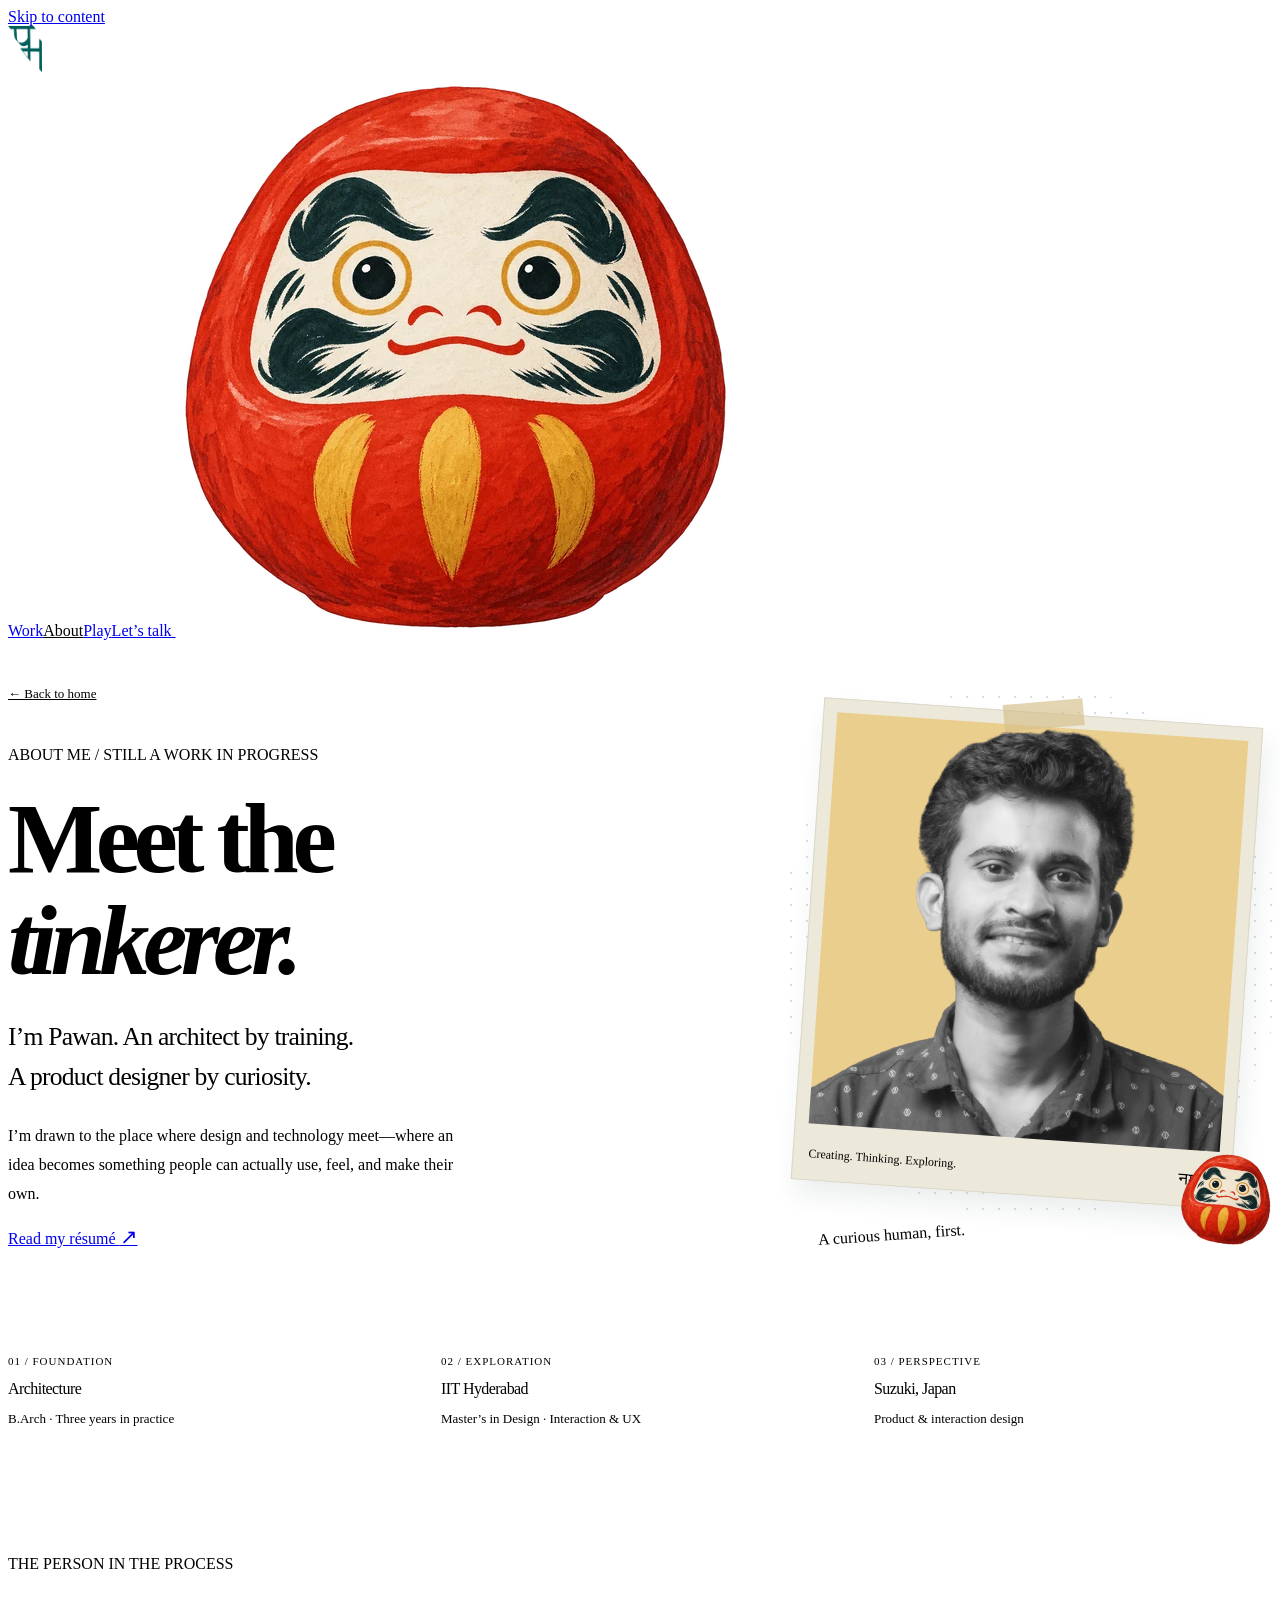
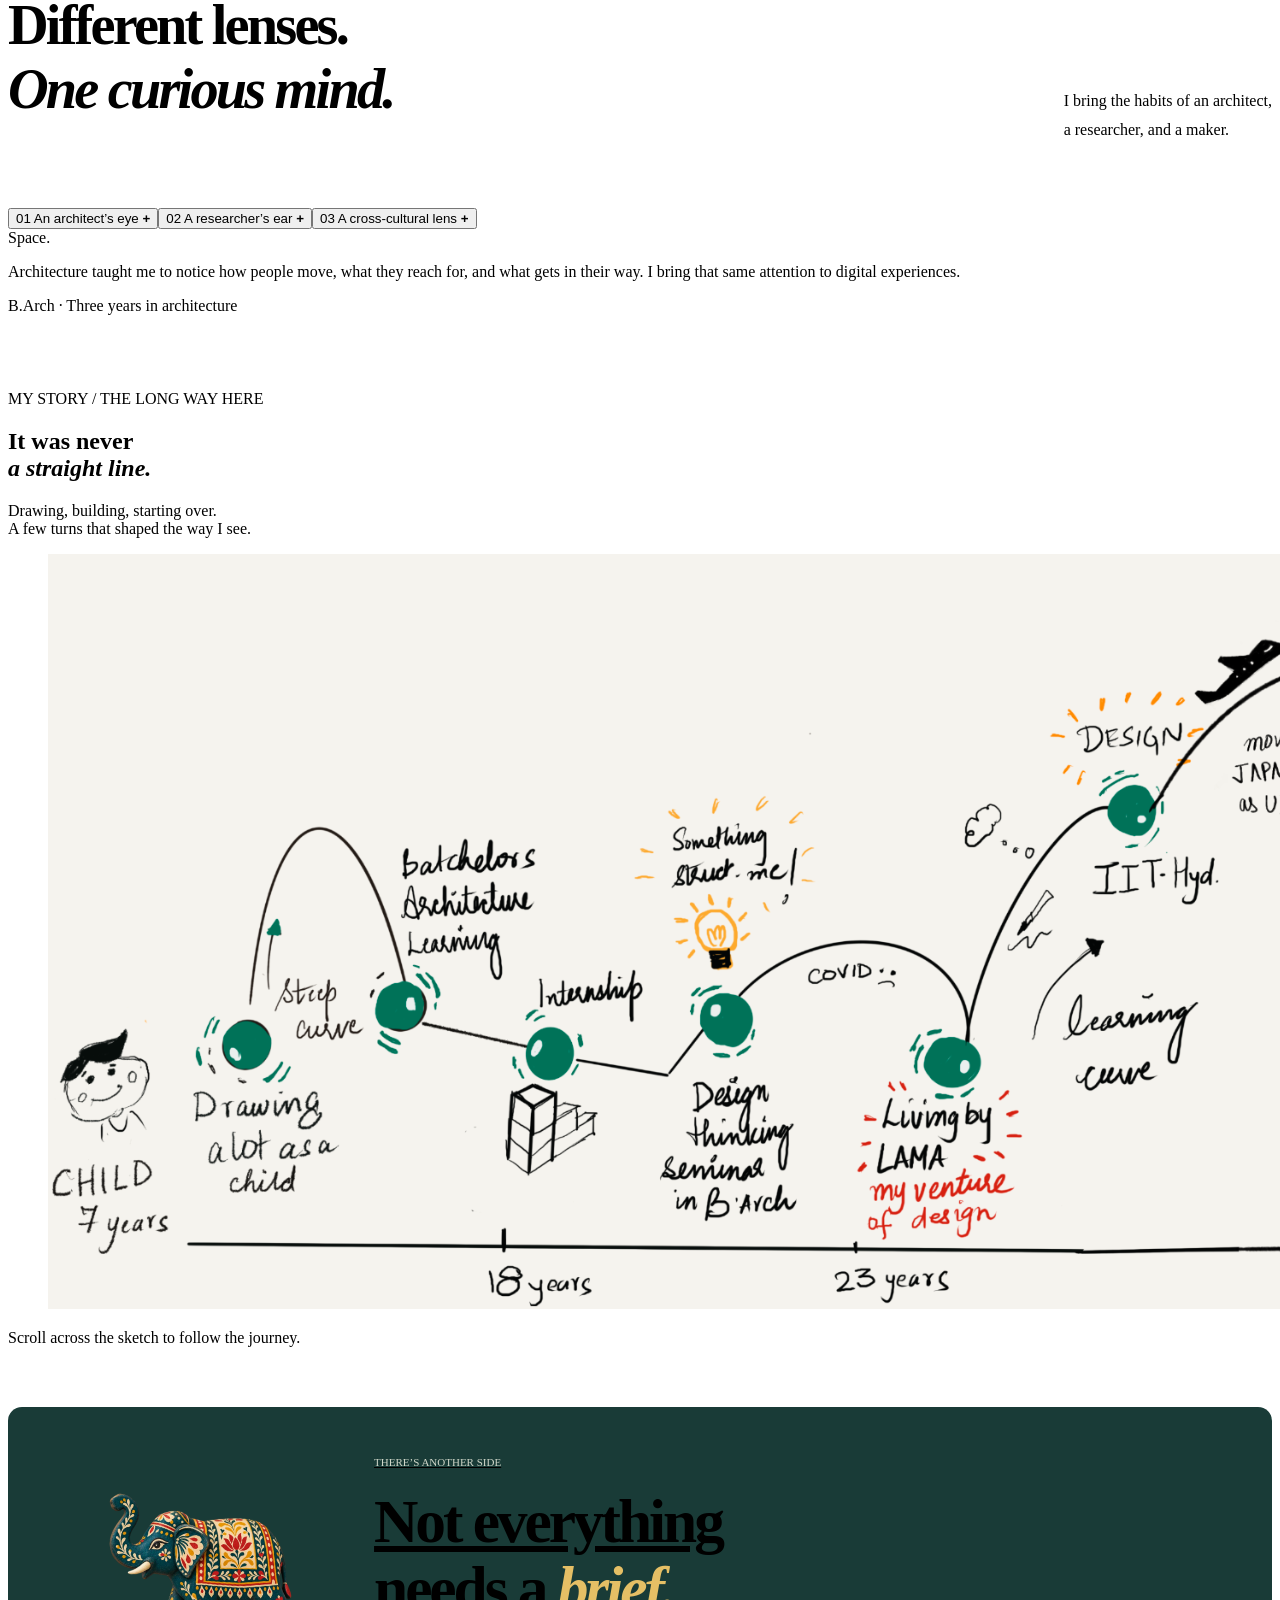
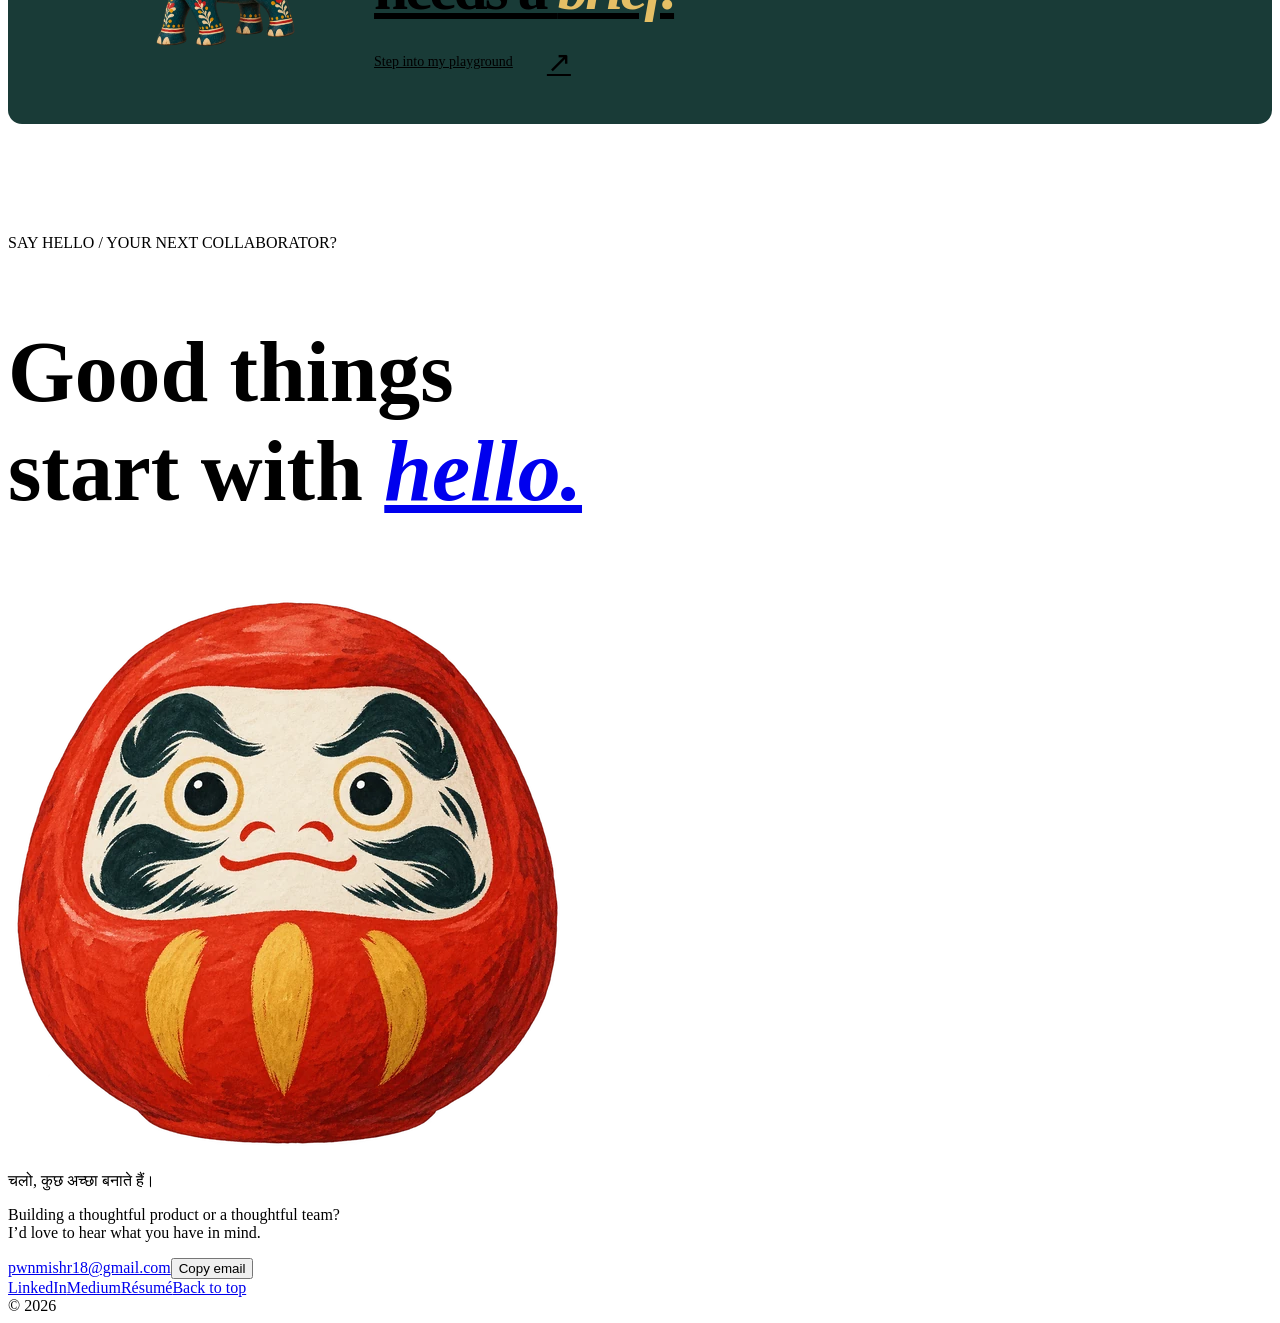
==== about.html @ facfc7b4 "Add files via upload" ====
<!doctype html>
<html lang="en">
<head>
<meta charset="utf-8"><meta name="viewport" content="width=device-width, initial-scale=1">
<title>About me — Pawan Mishra</title>
<meta name="description" content="Meet Pawan Mishra: architect, product designer, and curious human. Explore the story and perspectives behind the work.">
<meta name="theme-color" content="#f5f3ed">
<link rel="icon" type="image/webp" href="assets/logo.webp">
<link rel="preconnect" href="https://fonts.googleapis.com"><link rel="preconnect" href="https://fonts.gstatic.com" crossorigin>
<link href="https://fonts.googleapis.com/css2?family=DM+Sans:wght@400;450;500;550;600;650;700&family=Manrope:wght@400;500;600;650;700;750;800&family=Noto+Serif+JP:wght@500&family=Playfair+Display:ital,wght@1,500;1,600&display=swap" rel="stylesheet">
<link rel="stylesheet" href="styles.css"><link rel="stylesheet" href="pages.css"><script src="pages.js" defer></script>
</head>
<body class="subpage about-page" id="top"><a class="skip" href="#main">Skip to content</a><header class="header"><a class="brand" href="index.html" aria-label="Pawan Mishra home"><img src="assets/logo.webp" alt="" width="34" height="46"></a><nav aria-label="Main navigation"><a href="index.html#work">Work</a><a href="about.html" aria-current="page">About</a><a href="play.html">Play</a><a class="contact-nav" href="#contact">Let’s talk <span class="nav-artifact" aria-hidden="true"><img class="cultural-craft" src="assets/cultural-daruma.webp" alt="" width="560" height="560" decoding="async"></span></a></nav></header><main id="main">
<section class="about-page-hero wrap">
 <div class="about-page-copy"><a class="page-back" href="index.html">← Back to home</a><span class="eyebrow">ABOUT ME / STILL A WORK IN PROGRESS</span><h1>Meet the<br><em>tinkerer.</em></h1><p class="page-lede">I’m Pawan. An architect by training.<br>A product designer by curiosity.</p><p class="page-body">I’m drawn to the place where design and technology meet—where an idea becomes something people can actually use, feel, and make their own.</p><a class="button dark" href="https://www.pawandesignfolio.com/_files/ugd/b1cbab_d463f7bdcfdd4feebf5c4aece2f3be0c.pdf" rel="noopener">Read my résumé <span aria-hidden="true">↗</span></a></div>
 <div class="about-page-art"><figure class="about-photo"><img src="assets/about-portrait.webp" alt="Pawan Mishra smiling, photographed against a warm yellow background" width="1500" height="1500" fetchpriority="high"><figcaption><span>Creating. Thinking. Exploring.</span><span lang="hi">नमस्ते</span></figcaption></figure><img class="about-daruma" src="assets/cultural-daruma.webp" alt="" width="560" height="560"><span class="about-photo-note">A curious human, first.</span></div>
</section>
<section class="about-context wrap" aria-label="Experience and education"><div><span>01 / FOUNDATION</span><strong>Architecture</strong><p>B.Arch · Three years in practice</p></div><div><span>02 / EXPLORATION</span><strong>IIT Hyderabad</strong><p>Master’s in Design · Interaction & UX</p></div><div><span>03 / PERSPECTIVE</span><strong>Suzuki, Japan</strong><p>Product & interaction design</p></div></section>
<section class="about-practice wrap"><div class="subsection-heading"><div><span class="eyebrow">THE PERSON IN THE PROCESS</span><h2>Different lenses.<br><em>One curious mind.</em></h2></div><p>I bring the habits of an architect,<br>a researcher, and a maker.</p></div><div class="perspective"><div class="perspective-tabs" role="tablist" aria-label="Perspectives on my design practice" aria-orientation="vertical"><button id="tab-spaces" role="tab" aria-selected="true" aria-controls="panel-spaces" type="button"><span>01</span> An architect’s eye <b aria-hidden="true">+</b></button><button id="tab-people" role="tab" aria-selected="false" aria-controls="panel-people" tabindex="-1" type="button"><span>02</span> A researcher’s ear <b aria-hidden="true">+</b></button><button id="tab-worlds" role="tab" aria-selected="false" aria-controls="panel-worlds" tabindex="-1" type="button"><span>03</span> A cross-cultural lens <b aria-hidden="true">+</b></button></div><div class="perspective-panels"><div id="panel-spaces" role="tabpanel" aria-labelledby="tab-spaces" tabindex="0"><span class="panel-word">Space.</span><p>Architecture taught me to notice how people move, what they reach for, and what gets in their way. I bring that same attention to digital experiences.</p><span class="panel-note">B.Arch · Three years in architecture</span></div><div id="panel-people" role="tabpanel" aria-labelledby="tab-people" tabindex="0" hidden><span class="panel-word">Listen.</span><p>At IIT Hyderabad, I learned to follow the questions beneath the brief. My work with schizophrenia caregivers brought me closer to design that begins with listening.</p><span class="panel-note">Master’s in Design · IIT Hyderabad</span></div><div id="panel-worlds" role="tabpanel" aria-labelledby="tab-worlds" tabindex="0" hidden><span class="panel-word">Context.</span><p>Working in India and Japan has made me attentive to the things that don’t translate automatically: language, expectations, and the small details that help people feel at home.</p><span class="panel-note">Product & interaction design · Suzuki, Japan</span></div></div></div></section>
<section class="story-section wrap" id="my-story" aria-labelledby="story-title"><div class="story-heading"><div><span class="eyebrow">MY STORY / THE LONG WAY HERE</span><h2 id="story-title">It was never<br><em>a straight line.</em></h2></div><p>Drawing, building, starting over.<br>A few turns that shaped the way I see.</p></div><figure class="story-illustration" tabindex="0" aria-label="Illustrated life story; scroll horizontally on smaller screens"><img src="assets/my-story-cropped.webp" alt="A hand-drawn journey from childhood drawing and architecture through design and Japan, to recovery and new beginnings" width="2048" height="755" loading="lazy" decoding="async"></figure><span class="story-swipe-hint">Scroll across the sketch to follow the journey.</span></section>
<section class="page-next wrap"><a class="next-play" href="play.html"><img src="assets/cultural-elephant.webp" alt="" width="560" height="560" loading="lazy"><div><span class="eyebrow">THERE’S ANOTHER SIDE</span><h2>Not everything<br>needs a <em>brief.</em></h2><span class="next-label">Step into my playground <span aria-hidden="true">↗</span></span></div></a></section>
<section class="contact-studio wrap" id="contact"><div class="contact-prelude"><span class="eyebrow">SAY HELLO / YOUR NEXT COLLABORATOR?</span></div><div class="contact-title"><h2>Good things<br>start with <a href="mailto:pwnmishr18@gmail.com"><em>hello.</em></a></h2><span class="contact-mark" aria-hidden="true"><img class="cultural-craft" src="assets/cultural-daruma.webp" alt="" width="560" height="560" decoding="async" loading="lazy"></span></div><div class="contact-invitation"><div class="contact-copy"><p class="contact-hindi" lang="hi">चलो, कुछ अच्छा बनाते हैं।</p><p>Building a thoughtful product or a thoughtful team?<br>I’d love to hear what you have in mind.</p></div><div><a class="email" href="mailto:pwnmishr18@gmail.com">pwnmishr18@gmail.com</a><button id="copy-email" type="button">Copy email</button><span id="copy-status" role="status" aria-live="polite"></span></div></div><footer><div><a href="https://www.linkedin.com/in/pawan-mishra-759525125/" rel="noopener">LinkedIn</a><a href="https://medium.com/@pawanmishr2553" rel="noopener">Medium</a><a href="https://www.pawandesignfolio.com/_files/ugd/b1cbab_d463f7bdcfdd4feebf5c4aece2f3be0c.pdf" rel="noopener">Résumé</a><a href="#top">Back to top</a></div><span>© <span id="year">2026</span></span></footer></section></main></body></html>
---- pages.css ----
/* Dedicated pages, sharing the homepage's paper, typography, and craft palette. */
.subpage{overflow-x:clip}
.subpage h1{white-space:normal;font-size:clamp(64px,7.8vw,112px);line-height:1.02;letter-spacing:-.065em;font-weight:550;margin:24px 0}
.subpage h1 em{color:var(--red)}
.subpage .header nav a[aria-current=page]{color:var(--red)}
.subpage .header nav a[aria-current=page]:after{width:100%}
.page-back{display:inline-flex;align-items:center;min-height:44px;font-size:13px;color:var(--muted);margin-bottom:30px}
.page-back:hover{color:var(--red)}
.page-lede{font-size:clamp(20px,2vw,26px);letter-spacing:-.03em;line-height:1.55}
.page-body{font-size:16px;line-height:1.8;color:var(--muted);max-width:470px;margin-top:19px}
.about-page-hero{display:grid;grid-template-columns:1.2fr 1fr;gap:8%;align-items:center;padding-top:32px;padding-bottom:85px}
.about-page-copy>.eyebrow{display:block}
.about-page-copy .button{margin-top:29px;border-radius:50px;gap:25px}
.about-page-copy .button span{font-size:21px}
.about-page-art{position:relative;max-width:440px;justify-self:end;width:100%;padding:15px 25px 55px 12px;margin-top:25px}
.about-page-art:before{content:'';position:absolute;inset:-8px -5px 35px -12px;background-image:radial-gradient(#19333229 .8px,transparent .8px);background-size:16px 16px;border-radius:45%}
.about-photo{position:relative;background:#ece8da;padding:13px 13px 0;margin:0;transform:rotate(4deg);box-shadow:5px 14px 25px #19333215;border:1px solid #dbd7c9}
.about-photo:before{content:'';position:absolute;top:-12px;left:calc(50% - 40px);width:80px;height:27px;background:#d5c08ba8;transform:rotate(-9deg);z-index:1}
.about-photo>img{width:100%;height:auto;aspect-ratio:1;object-fit:cover}
.about-photo figcaption{display:flex;justify-content:space-between;align-items:center;gap:15px;padding:16px 2px;font-size:12px;color:var(--muted)}
.about-photo figcaption [lang]{font-size:17px;color:var(--red)}
.about-daruma{position:absolute;right:-1px;bottom:1px;width:92px;height:100px;object-fit:contain;transform:rotate(9deg)}
.about-photo-note{position:absolute;left:23px;bottom:6px;font:italic 20px var(--serif);transform:rotate(-4deg);color:var(--red)}
.about-context{display:grid;grid-template-columns:repeat(3,minmax(0,1fr));padding-bottom:75px;gap:35px}
.about-context>div{border-top:1px solid var(--line);padding-top:20px}
.about-context span{display:block;font-size:11px;letter-spacing:.09em;color:var(--muted)}
.about-context strong{display:block;font:550 27px var(--display);letter-spacing:-.035em;margin:13px 0 7px}
.about-context p{font-size:13px;color:var(--muted)}
.about-practice{padding-top:40px;padding-bottom:75px}
.subsection-heading{display:flex;align-items:flex-end;justify-content:space-between;gap:40px;margin-bottom:40px}
.subsection-heading h2{font-size:clamp(40px,4.4vw,63px);letter-spacing:-.05em;line-height:1.13;margin-top:21px;font-weight:550}
.subsection-heading h2 em{color:var(--red)}
.subsection-heading>p{font-size:16px;line-height:1.8;color:var(--muted);padding-bottom:7px}
.about-page .story-section{padding-bottom:60px}
.page-next{padding-bottom:55px}
.next-play{display:flex;align-items:center;gap:8%;padding:45px 8%;background:#193b37;color:var(--paper);border-radius:14px;position:relative;overflow:hidden}
.next-play>img{width:180px;height:185px;object-fit:contain;transform:rotate(-6deg);flex-shrink:0;transition:transform .5s}
.next-play:hover>img{transform:rotate(0) translateY(-4px)}
.next-play h2{font-size:clamp(34px,4.8vw,63px);letter-spacing:-.05em;line-height:1.1;margin:18px 0 22px}
.next-play h2 em{color:#e5bf65}
.next-play .eyebrow{color:#d0d7c9;font-size:11px}
.next-label{display:flex;align-items:center;gap:34px;font-size:14px}
.next-label>span{font-size:29px}
.play-page-hero{padding-top:29px;padding-bottom:48px}
.play-page-opening{display:flex;align-items:center;justify-content:space-between;gap:55px}
.play-page-hero h1{margin-bottom:0}
.play-page-aside{position:relative;flex-shrink:0;max-width:300px;padding-top:4px}
.play-page-aside img{width:175px;height:175px;object-fit:contain;transform:rotate(-7deg);margin-left:18px;margin-bottom:18px}
.play-page-aside p{font-size:15px;color:var(--muted);line-height:1.8}
.play-page-aside .hand-note{display:block;font-size:18px;margin-top:17px}
.play-filter-bar{display:flex;justify-content:space-between;gap:20px;align-items:center;position:sticky;top:var(--header-height,84px);z-index:70;background:#f5f3edf5;backdrop-filter:blur(12px);border-block:1px solid var(--line);padding:13px 0;margin-bottom:47px}
.play-filters{display:flex;gap:7px;overflow-x:auto;scrollbar-width:thin;min-width:0;padding:2px}
.play-filters button{white-space:nowrap;cursor:pointer;background:transparent;border:1px solid transparent;border-radius:50px;color:var(--ink);font-size:13px;min-height:42px;padding:8px 17px;transition:background .2s}
.play-filters button:hover{background:#e9e7df}
.play-filters button[aria-pressed=true]{background:var(--ink);color:var(--paper)}
.play-filters button span{font-size:10px;margin-left:9px;opacity:.75}
#filter-count{font-size:12px;color:var(--muted);flex-shrink:0}
.play-collection-grid{display:grid;grid-template-columns:repeat(12,minmax(0,1fr));gap:65px 5%}
.play-tile{grid-column:span 6;min-width:0}
.play-tile:nth-child(4n+1){grid-column:span 7}
.play-tile:nth-child(4n+2){grid-column:span 5}
.play-tile:nth-child(even){padding-top:55px}
.play-tile:last-child{grid-column:1/-1;padding-top:0;max-width:850px;margin:15px auto 0;width:100%}
.play-preview{width:100%;display:block;position:relative;background:#e8e4d9;padding:12px;border:1px solid #dedbd0;border-radius:3px;cursor:zoom-in;box-shadow:4px 8px 15px #1933320b;transition:transform .5s,box-shadow .5s}
.play-preview:before{content:'';position:absolute;z-index:2;top:-10px;left:calc(50% - 32px);width:64px;height:21px;background:#d6be889e;transform:rotate(-5deg)}
.play-preview img{display:block;width:100%;height:auto;aspect-ratio:1.38;object-fit:cover;background:#173732}
.tile-varnh .play-preview img{aspect-ratio:.97}
.tile-politics .play-preview img{aspect-ratio:1.4}
.tile-day .play-preview img{aspect-ratio:1500/936;object-fit:contain;background:white}
.play-tile:nth-child(odd) .play-preview{transform:rotate(-1deg)}
.play-tile:nth-child(even) .play-preview{transform:rotate(1.5deg)}
.play-preview:hover,.play-preview:focus-visible{transform:rotate(0) translateY(-4px)!important;box-shadow:6px 15px 23px #1933321a}
.preview-cue{position:absolute;right:22px;bottom:24px;background:var(--paper);color:var(--ink);border-radius:50px;padding:9px 13px;font-size:12px;opacity:0;transform:translateY(6px);transition:opacity .3s,transform .3s;pointer-events:none}
.play-preview:hover .preview-cue,.play-preview:focus-visible .preview-cue{opacity:1;transform:translateY(0)}
.play-tile-meta{display:flex;justify-content:space-between;gap:12px;margin:22px 0 11px;font-size:10px;letter-spacing:.075em;color:var(--muted)}
.play-tile-title{display:flex;justify-content:space-between;align-items:baseline;gap:15px}
.play-tile-title h2{font-size:clamp(26px,2.8vw,39px);letter-spacing:-.045em;font-weight:550;line-height:1.2}
.play-tile-title>span{font-size:26px;transition:transform .3s}
.play-tile-title:hover{color:var(--red)}
.play-tile-title:hover>span{transform:translate(3px,-3px)}
.play-tile>p{font-size:14px;line-height:1.7;color:var(--muted);max-width:480px;margin-top:12px}
.play-collection-grid.is-filtered{grid-template-columns:repeat(2,minmax(0,1fr));gap:50px 5%}
.play-collection-grid.is-filtered .play-tile{grid-column:auto;padding-top:0;margin:0;max-width:none}
.play-collection-grid.is-filtered .play-preview img{aspect-ratio:1.35}
.play-tile[hidden]{display:none!important}
.collection-end{display:flex;justify-content:space-between;gap:24px;align-items:center;border-top:1px solid var(--line);margin-top:66px;padding:30px 0 44px}
.collection-end>span{font:italic 23px var(--serif);color:var(--red)}
#play-dialog{width:min(1040px,94vw);max-height:94vh;padding:23px;border:0;border-radius:12px;background:var(--paper);color:var(--ink);overflow:auto}
#play-dialog::backdrop{background:#091b17e8;backdrop-filter:blur(7px)}
#play-expanded{width:100%;height:min(62vh,660px);object-fit:contain;background:#16332f}
#play-dialog .lightbox-caption p{max-width:670px}
#play-dialog .lightbox-caption .text-link{white-space:nowrap}
.subpage .contact-studio{border-top:1px solid var(--line);padding-top:55px}
.subpage .contact-title h2{font-size:clamp(50px,6.7vw,93px)}
@media(hover:none){.preview-cue{opacity:1;transform:none;font-size:11px;padding:7px 11px}}
@media(max-width:1050px){.about-page-hero{gap:5%}.about-page-art{padding-right:18px}.about-photo figcaption{font-size:10px}.about-photo-note{font-size:17px}.about-context{gap:22px}.about-context strong{font-size:23px}.play-page-opening{gap:35px}.play-page-aside{max-width:230px}.play-page-aside img{width:140px;height:140px}.play-filters button{padding-inline:12px}.play-filter-bar{gap:10px}#filter-count{display:none}.play-collection-grid{gap:45px 5%}.subsection-heading>p{font-size:14px}}
@media(max-width:700px){
 .subpage h1{font-size:clamp(53px,13vw,81px);margin-top:20px}.page-back{margin-bottom:22px}.page-lede{font-size:21px}.page-body{font-size:15px}.about-page-hero{display:flex;flex-direction:column;align-items:stretch;padding-top:16px;padding-bottom:42px;gap:35px}.about-page-art{max-width:340px;width:88%;align-self:center;margin-top:5px;padding-bottom:56px}.about-photo figcaption{font-size:11px}.about-photo-note{font-size:18px}.about-daruma{width:73px;height:81px}.about-context{grid-template-columns:1fr;gap:20px;padding-bottom:38px}.about-context>div{display:grid;grid-template-columns:1fr 1.25fr;gap:7px 16px;padding-top:18px}.about-context span{grid-row:1/3;font-size:10px;padding-top:6px}.about-context strong{margin:0;font-size:22px}.about-context p{font-size:12px}.about-practice{padding-top:28px;padding-bottom:46px}.subsection-heading{display:block;margin-bottom:26px}.subsection-heading h2{font-size:43px}.subsection-heading>p{margin-top:22px;font-size:15px}.about-page .story-section{padding-bottom:39px}.page-next{padding-bottom:40px}.next-play{padding:28px 22px;gap:18px}.next-play>img{width:84px;height:99px}.next-play h2{font-size:32px;margin-block:13px 18px}.next-play .eyebrow{font-size:9px;letter-spacing:.05em}.next-label{font-size:12px;gap:18px}.next-label>span{font-size:23px}
 .play-page-hero{padding-top:16px;padding-bottom:30px}.play-page-opening{display:block;position:relative}.play-page-hero h1{font-size:clamp(54px,13vw,85px)}.play-page-aside{max-width:none;margin-top:26px;padding-right:88px;min-height:110px}.play-page-aside img{width:85px;height:94px;position:absolute;right:-3px;top:2px;margin:0;transform:rotate(5deg)}.play-page-aside p{font-size:14px}.play-page-aside p br{display:none}.play-page-aside .hand-note{font-size:16px;margin-top:12px;max-width:none;text-align:left}.play-filter-bar{margin-bottom:34px;padding-block:9px}.play-filters{gap:3px;width:100%}.play-filters button{font-size:12px;min-height:40px;padding-inline:12px}.play-filters button span{margin-left:5px}.play-collection-grid,.play-collection-grid.is-filtered{grid-template-columns:minmax(0,1fr);gap:42px}.play-tile,.play-tile:nth-child(n),.play-collection-grid.is-filtered .play-tile{grid-column:auto;padding-top:0;margin:0;max-width:none}.play-preview{padding:9px}.play-preview img,.tile-varnh .play-preview img{aspect-ratio:1.2}.tile-day .play-preview img{aspect-ratio:1500/936}.play-tile-title h2{font-size:30px}.play-tile-meta{font-size:10px;margin-top:20px}.play-tile>p{font-size:14px;margin-top:9px}.preview-cue{right:17px;bottom:18px}.collection-end{display:block;margin-top:42px;padding-bottom:35px}.collection-end>span{font-size:22px;display:block;margin-bottom:20px}#play-dialog{padding:16px}#play-expanded{height:52vh}#play-dialog .lightbox-caption{gap:16px}#play-dialog .lightbox-caption p{font-size:13px}.subpage .contact-studio{padding-top:38px}.subpage .contact-title h2{font-size:clamp(43px,10.9vw,70px)}
}
@media(max-width:380px){.next-play{padding:24px 16px;gap:13px}.next-play>img{width:66px;height:90px}.next-play h2{font-size:28px}.next-label{font-size:11px;gap:10px}.about-context span{font-size:9px}.play-page-aside .hand-note{font-size:15px}}
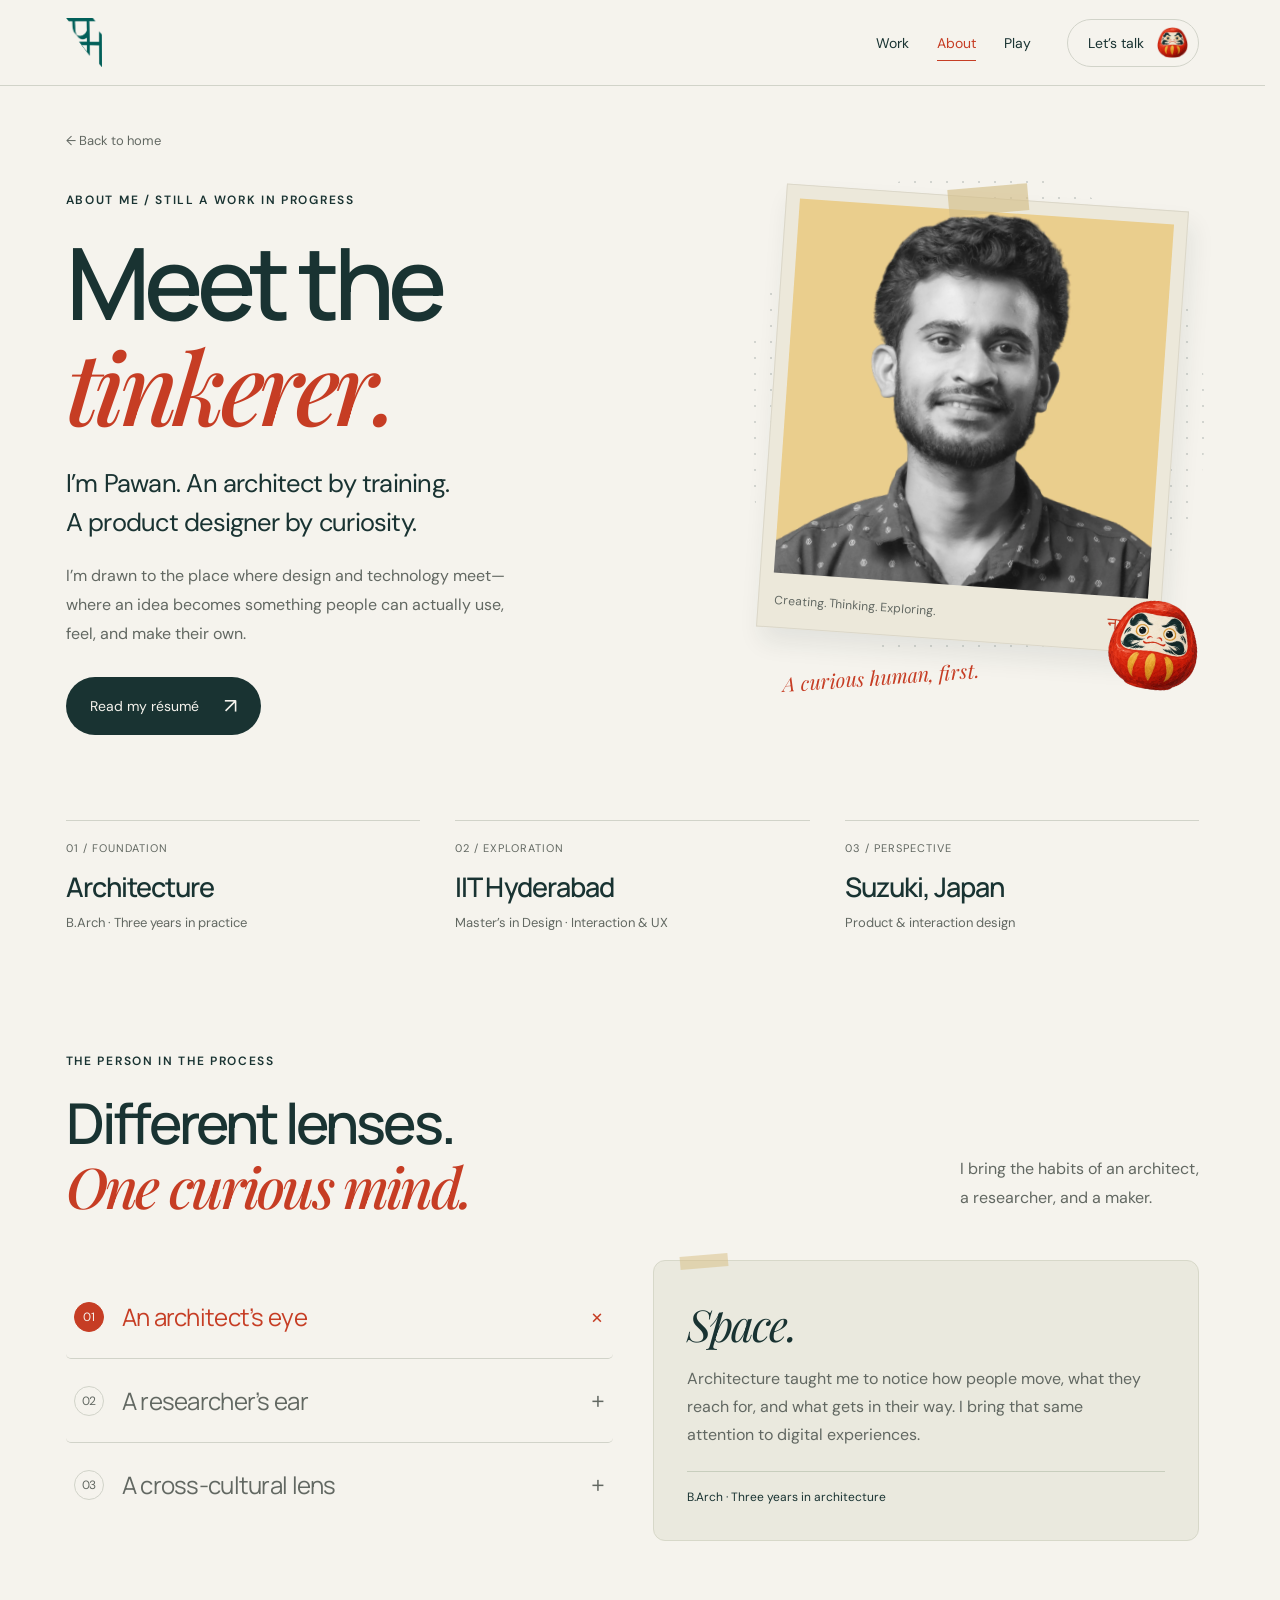
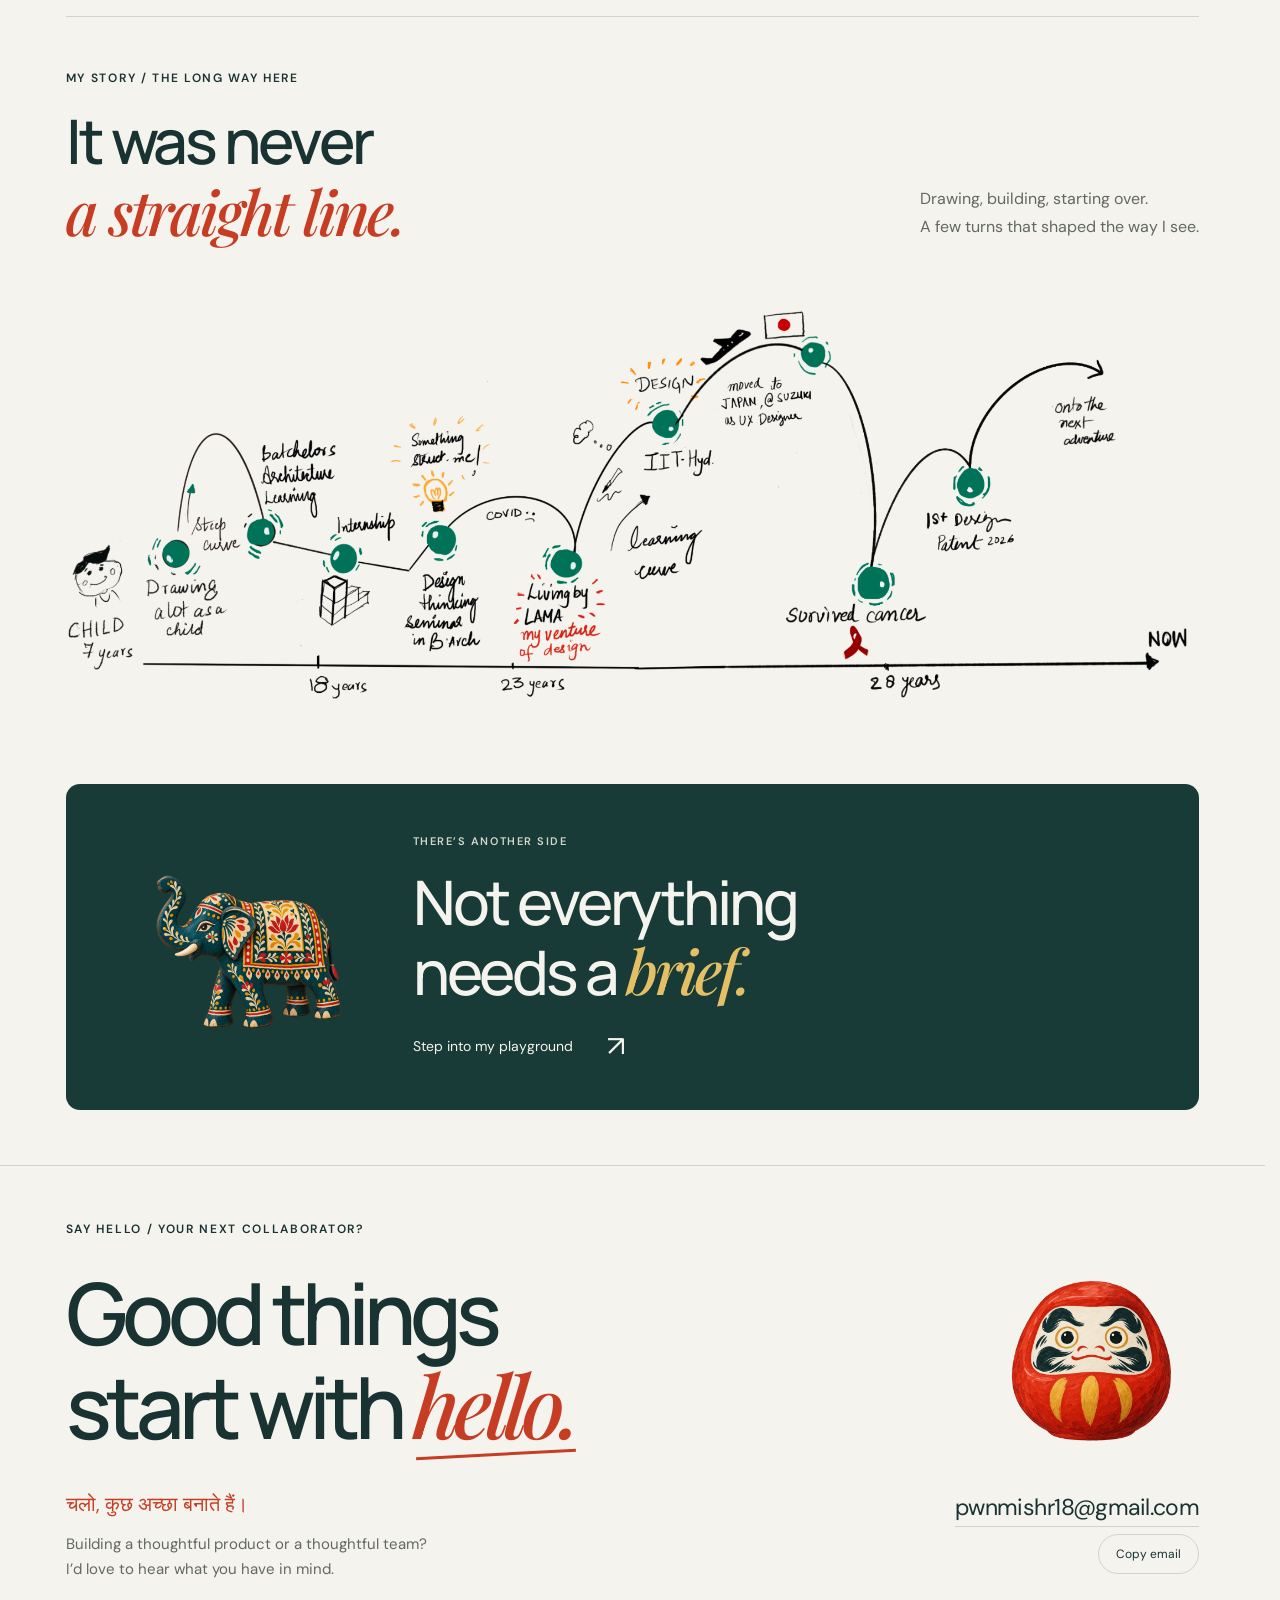
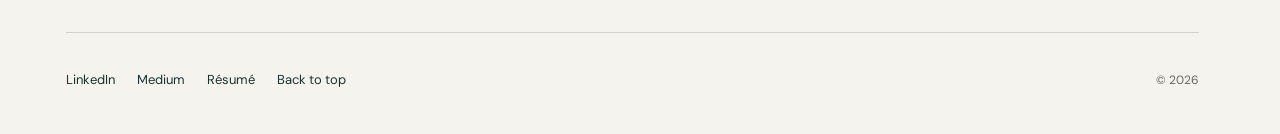
==== commit 6b94aa5b: "Add files via upload" ====
--- a/about.html
+++ b/about.html
@@ -12,11 +12,11 @@
 </head>
 <body class="subpage about-page" id="top"><a class="skip" href="#main">Skip to content</a><header class="header"><a class="brand" href="index.html" aria-label="Pawan Mishra home"><img src="assets/logo.webp" alt="" width="34" height="46"></a><nav aria-label="Main navigation"><a href="index.html#work">Work</a><a href="about.html" aria-current="page">About</a><a href="play.html">Play</a><a class="contact-nav" href="#contact">Let’s talk <span class="nav-artifact" aria-hidden="true"><img class="cultural-craft" src="assets/cultural-daruma.webp" alt="" width="560" height="560" decoding="async"></span></a></nav></header><main id="main">
 <section class="about-page-hero wrap">
- <div class="about-page-copy"><a class="page-back" href="index.html">← Back to home</a><span class="eyebrow">ABOUT ME / STILL A WORK IN PROGRESS</span><h1>Meet the<br><em>tinkerer.</em></h1><p class="page-lede">I’m Pawan. An architect by training.<br>A product designer by curiosity.</p><p class="page-body">I’m drawn to the place where design and technology meet—where an idea becomes something people can actually use, feel, and make their own.</p><a class="button dark" href="https://www.pawandesignfolio.com/_files/ugd/b1cbab_d463f7bdcfdd4feebf5c4aece2f3be0c.pdf" rel="noopener">Read my résumé <span aria-hidden="true">↗</span></a></div>
+ <div class="about-page-copy"><a class="page-back" href="index.html">← Back to home</a><span class="eyebrow">ABOUT ME / STILL A WORK IN PROGRESS</span><h1>Meet the<br><em>tinkerer.</em></h1><p class="page-lede">I’m Pawan. An architect by training.<br>A product designer by curiosity.</p><p class="page-body">I’m drawn to the place where design and technology meet—where an idea becomes something people can actually use, feel, and make their own.</p><a class="button dark" href="resume.pdf" rel="noopener">Read my résumé <span aria-hidden="true">↗</span></a></div>
  <div class="about-page-art"><figure class="about-photo"><img src="assets/about-portrait.webp" alt="Pawan Mishra smiling, photographed against a warm yellow background" width="1500" height="1500" fetchpriority="high"><figcaption><span>Creating. Thinking. Exploring.</span><span lang="hi">नमस्ते</span></figcaption></figure><img class="about-daruma" src="assets/cultural-daruma.webp" alt="" width="560" height="560"><span class="about-photo-note">A curious human, first.</span></div>
 </section>
 <section class="about-context wrap" aria-label="Experience and education"><div><span>01 / FOUNDATION</span><strong>Architecture</strong><p>B.Arch · Three years in practice</p></div><div><span>02 / EXPLORATION</span><strong>IIT Hyderabad</strong><p>Master’s in Design · Interaction & UX</p></div><div><span>03 / PERSPECTIVE</span><strong>Suzuki, Japan</strong><p>Product & interaction design</p></div></section>
 <section class="about-practice wrap"><div class="subsection-heading"><div><span class="eyebrow">THE PERSON IN THE PROCESS</span><h2>Different lenses.<br><em>One curious mind.</em></h2></div><p>I bring the habits of an architect,<br>a researcher, and a maker.</p></div><div class="perspective"><div class="perspective-tabs" role="tablist" aria-label="Perspectives on my design practice" aria-orientation="vertical"><button id="tab-spaces" role="tab" aria-selected="true" aria-controls="panel-spaces" type="button"><span>01</span> An architect’s eye <b aria-hidden="true">+</b></button><button id="tab-people" role="tab" aria-selected="false" aria-controls="panel-people" tabindex="-1" type="button"><span>02</span> A researcher’s ear <b aria-hidden="true">+</b></button><button id="tab-worlds" role="tab" aria-selected="false" aria-controls="panel-worlds" tabindex="-1" type="button"><span>03</span> A cross-cultural lens <b aria-hidden="true">+</b></button></div><div class="perspective-panels"><div id="panel-spaces" role="tabpanel" aria-labelledby="tab-spaces" tabindex="0"><span class="panel-word">Space.</span><p>Architecture taught me to notice how people move, what they reach for, and what gets in their way. I bring that same attention to digital experiences.</p><span class="panel-note">B.Arch · Three years in architecture</span></div><div id="panel-people" role="tabpanel" aria-labelledby="tab-people" tabindex="0" hidden><span class="panel-word">Listen.</span><p>At IIT Hyderabad, I learned to follow the questions beneath the brief. My work with schizophrenia caregivers brought me closer to design that begins with listening.</p><span class="panel-note">Master’s in Design · IIT Hyderabad</span></div><div id="panel-worlds" role="tabpanel" aria-labelledby="tab-worlds" tabindex="0" hidden><span class="panel-word">Context.</span><p>Working in India and Japan has made me attentive to the things that don’t translate automatically: language, expectations, and the small details that help people feel at home.</p><span class="panel-note">Product & interaction design · Suzuki, Japan</span></div></div></div></section>
 <section class="story-section wrap" id="my-story" aria-labelledby="story-title"><div class="story-heading"><div><span class="eyebrow">MY STORY / THE LONG WAY HERE</span><h2 id="story-title">It was never<br><em>a straight line.</em></h2></div><p>Drawing, building, starting over.<br>A few turns that shaped the way I see.</p></div><figure class="story-illustration" tabindex="0" aria-label="Illustrated life story; scroll horizontally on smaller screens"><img src="assets/my-story-cropped.webp" alt="A hand-drawn journey from childhood drawing and architecture through design and Japan, to recovery and new beginnings" width="2048" height="755" loading="lazy" decoding="async"></figure><span class="story-swipe-hint">Scroll across the sketch to follow the journey.</span></section>
 <section class="page-next wrap"><a class="next-play" href="play.html"><img src="assets/cultural-elephant.webp" alt="" width="560" height="560" loading="lazy"><div><span class="eyebrow">THERE’S ANOTHER SIDE</span><h2>Not everything<br>needs a <em>brief.</em></h2><span class="next-label">Step into my playground <span aria-hidden="true">↗</span></span></div></a></section>
-<section class="contact-studio wrap" id="contact"><div class="contact-prelude"><span class="eyebrow">SAY HELLO / YOUR NEXT COLLABORATOR?</span></div><div class="contact-title"><h2>Good things<br>start with <a href="mailto:pwnmishr18@gmail.com"><em>hello.</em></a></h2><span class="contact-mark" aria-hidden="true"><img class="cultural-craft" src="assets/cultural-daruma.webp" alt="" width="560" height="560" decoding="async" loading="lazy"></span></div><div class="contact-invitation"><div class="contact-copy"><p class="contact-hindi" lang="hi">चलो, कुछ अच्छा बनाते हैं।</p><p>Building a thoughtful product or a thoughtful team?<br>I’d love to hear what you have in mind.</p></div><div><a class="email" href="mailto:pwnmishr18@gmail.com">pwnmishr18@gmail.com</a><button id="copy-email" type="button">Copy email</button><span id="copy-status" role="status" aria-live="polite"></span></div></div><footer><div><a href="https://www.linkedin.com/in/pawan-mishra-759525125/" rel="noopener">LinkedIn</a><a href="https://medium.com/@pawanmishr2553" rel="noopener">Medium</a><a href="https://www.pawandesignfolio.com/_files/ugd/b1cbab_d463f7bdcfdd4feebf5c4aece2f3be0c.pdf" rel="noopener">Résumé</a><a href="#top">Back to top</a></div><span>© <span id="year">2026</span></span></footer></section></main></body></html>
+<section class="contact-studio wrap" id="contact"><div class="contact-prelude"><span class="eyebrow">SAY HELLO / YOUR NEXT COLLABORATOR?</span></div><div class="contact-title"><h2>Good things<br>start with <a href="mailto:pwnmishr18@gmail.com"><em>hello.</em></a></h2><span class="contact-mark" aria-hidden="true"><img class="cultural-craft" src="assets/cultural-daruma.webp" alt="" width="560" height="560" decoding="async" loading="lazy"></span></div><div class="contact-invitation"><div class="contact-copy"><p class="contact-hindi" lang="hi">चलो, कुछ अच्छा बनाते हैं।</p><p>Building a thoughtful product or a thoughtful team?<br>I’d love to hear what you have in mind.</p></div><div><a class="email" href="mailto:pwnmishr18@gmail.com">pwnmishr18@gmail.com</a><button id="copy-email" type="button">Copy email</button><span id="copy-status" role="status" aria-live="polite"></span></div></div><footer><div><a href="https://www.linkedin.com/in/pawan-mishra-759525125/" rel="noopener">LinkedIn</a><a href="https://medium.com/@pawanmishr2553" rel="noopener">Medium</a><a href="resume.pdf" rel="noopener">Résumé</a><a href="#top">Back to top</a></div><span>© <span id="year">2026</span></span></footer></section></main></body></html>
--- a/styles.css
+++ b/styles.css
@@ -0,0 +1,245 @@
+:root{--paper:#f5f3ed;--ink:#193332;--red:#c63d24;--muted:#626862;--line:#d1d3c9;--sans:'DM Sans',sans-serif;--display:'Manrope',sans-serif;--serif:'Playfair Display',Georgia,serif}*{box-sizing:border-box}html{scroll-behavior:smooth;scroll-padding-top:110px}body{margin:0;background:var(--paper);color:var(--ink);font-family:var(--sans);font-size:16px;-webkit-font-smoothing:antialiased}a{color:inherit;text-decoration:none}button{font:inherit}button,a,summary{-webkit-tap-highlight-color:transparent}a:focus-visible,button:focus-visible,summary:focus-visible{outline:3px solid var(--red);outline-offset:6px}img{display:block;max-width:100%;height:auto}p{line-height:1.65}h1,h2,h3,p{margin:0}h1,h2,h3{font-family:var(--display);font-weight:500}em{font-family:var(--serif);font-weight:500}::selection{background:var(--red);color:var(--paper)}.wrap{max-width:1440px;margin:auto;padding-inline:5.2%}.skip{position:absolute;top:-100px;background:var(--ink);color:white;padding:14px;z-index:10}.skip:focus{top:10px}.header{padding:23px 5.2%;display:flex;align-items:center;justify-content:space-between;border-bottom:1px solid var(--line);max-width:1600px;margin:auto}.brand{display:flex;align-items:center;gap:15px;font-size:18px;font-weight:600}.brand img{height:43px;width:32px;object-fit:contain}.brand-sub{display:block;font-size:12px;font-weight:400;margin-top:3px;color:var(--muted)}nav{display:flex;gap:37px;align-items:center;font-size:14px}nav>a{padding:10px 0;position:relative}nav>a:after{content:'';position:absolute;bottom:4px;left:0;width:0;height:1px;background:currentColor;transition:width .25s}nav>a:hover:after{width:100%}.contact-nav{display:flex;gap:18px;align-items:center;margin-left:20px}.asterisk{font-size:27px;color:var(--red)}.hero{padding-top:39px}.hero-top{display:flex;justify-content:space-between;gap:20px;align-items:center}.eyebrow{font-size:12px;letter-spacing:.14em;font-weight:600}.hello{font-size:14px;color:var(--muted)}.hero-grid{display:grid;grid-template-columns:1.55fr 1fr;align-items:center;gap:60px;min-height:534px;padding:51px 0 53px}h1{font-size:clamp(64px,7.05vw,104px);line-height:1.07;letter-spacing:-.065em;font-weight:500;white-space:nowrap}h1 em{color:var(--red);letter-spacing:-.055em}.period{color:var(--red)}.intro{font-size:18px;max-width:485px;margin-top:29px;color:#515f59;line-height:1.7}.hero-actions{display:flex;align-items:center;gap:28px;margin-top:31px}.button{display:inline-flex;align-items:center;justify-content:center;padding:15px 24px;border-radius:3px;font-size:14px;min-height:49px;transition:background .2s,transform .2s}.button:hover{transform:translateY(-3px)}.dark{background:var(--ink);color:var(--paper)}.dark:hover{background:var(--red)}.text-link{font-size:14px;display:inline-block;border-bottom:1px solid;padding-bottom:5px}.small{font-size:12px;color:var(--muted);margin-left:7px}.hero-art{position:relative;max-width:390px;width:100%;padding:19px 28px 36px 20px;justify-self:end}.portrait-card{background:#e9e6db;padding:16px 16px 13px;transform:rotate(5deg);box-shadow:0 6px 20px #1733330c;border:1px solid #dcded2;position:relative}.portrait-top{font-size:12px;letter-spacing:.07em;display:flex;justify-content:space-between;gap:8px;margin-bottom:14px}.portrait-image{background:#c9573e;overflow:hidden;aspect-ratio:1/1.03}.portrait-image img{width:100%;height:100%;object-fit:contain;object-position:center bottom;padding-top:12px}.portrait-bottom{display:flex;justify-content:space-between;align-items:center;font-size:14px;margin-top:14px}.portrait-bottom span:last-child{font-size:21px}.vertical-note{font-family:'Noto Serif JP',serif;writing-mode:vertical-rl;position:absolute;top:15px;right:-5px;font-size:19px;letter-spacing:.2em;color:var(--red)}.art-note{display:block;position:absolute;bottom:-13px;left:8px;font-family:var(--serif);font-style:italic;font-size:20px;line-height:1.3;transform:rotate(-7deg)}.red-seal{position:absolute;right:9px;bottom:6px;background:var(--red);color:var(--paper);padding:7px 11px;font-family:'Noto Serif JP',serif;font-size:30px;transform:rotate(-8deg)}.hero-bottom{border-top:1px solid var(--line);border-bottom:1px solid var(--line);display:flex;align-items:center;justify-content:space-between;gap:24px;padding:26px 0}.hero-bottom>span{font-size:12px;letter-spacing:.1em;max-width:100px;line-height:1.6}.hero-bottom strong{font-family:var(--display);font-size:19px;font-weight:600;display:block}.hero-bottom div>span{font-size:12px;color:var(--muted);display:block;margin-top:5px}.scroll-cue{font-size:12px;letter-spacing:.08em;display:flex;gap:20px;align-items:center}.scroll-cue span{font-size:23px}.section{padding-block:103px}.section-heading{display:flex;justify-content:space-between;align-items:flex-end;gap:45px;margin-bottom:48px}.section-heading h2{font-size:clamp(38px,4.1vw,59px);letter-spacing:-.047em;line-height:1.18;margin-top:20px}.section-heading>p,.section-heading>div:last-child>p{max-width:326px;font-size:16px;color:var(--muted)}.section-heading em{letter-spacing:-.035em}.project{display:block}.featured{display:grid;grid-template-columns:1.36fr 1fr;gap:0;background:#e4e8df}.project-image{position:relative;overflow:hidden;background:#d9e1dc}.project-image img{width:100%;height:100%;object-fit:cover;transition:transform .65s}.project:hover .project-image img{transform:scale(1.035)}.sahay{min-height:390px}.sahay img{object-position:68% center}.image-label{position:absolute;top:29px;left:29px;font-size:14px;letter-spacing:.15em;font-weight:500}.view-project{position:absolute;bottom:20px;right:20px;font-size:13px;background:var(--paper);padding:11px 16px;border-radius:2px;transform:translateY(65px);transition:transform .25s}.project:hover .view-project,.project:focus-visible .view-project{transform:translateY(0)}.project-info{padding:33px 37px}.project-meta{font-size:12px;letter-spacing:.06em;display:flex;align-items:center;justify-content:space-between;gap:15px}.project-info h3{font-size:17px;margin-top:39px}.project-statement{font-family:var(--display);font-size:37px;line-height:1.2;letter-spacing:-.04em;margin:10px 0 17px}.project-info>p:not(.project-statement){font-size:15px;line-height:1.65;max-width:360px;color:#53605a}.recognition{display:block;font-size:12px;margin-top:21px;color:var(--ink)}.project-cta{font-size:13px;display:inline-block;margin-top:25px;border-bottom:1px solid;padding-bottom:5px}.project-pair{display:grid;grid-template-columns:1fr 1fr;gap:32px;margin-top:44px}.compact .project-image{aspect-ratio:1.65}.compact .project-image img{object-fit:cover}.compact .project-meta{margin-top:22px}.compact h3{font-size:28px;letter-spacing:-.04em;margin:13px 0 8px}.compact p{font-size:15px;color:var(--muted);max-width:450px}.more-work{margin-top:55px;border-top:1px solid var(--line);border-bottom:1px solid var(--line)}summary{cursor:pointer;display:flex;align-items:center;justify-content:space-between;gap:20px;padding:25px 0;list-style:none;font-size:19px}summary::-webkit-details-marker{display:none}.expand-label{font-size:12px;letter-spacing:.1em;display:flex;align-items:center;gap:30px}.expand-label b{font-size:26px;font-weight:400;transition:transform .25s}.more-work[open] .expand-label b{transform:rotate(45deg)}.project-index a{display:flex;justify-content:space-between;gap:20px;padding:19px 0;border-top:1px solid var(--line)}.project-index a:hover{color:var(--red)}.project-index a>span:last-child{font-size:13px;color:var(--muted)}.about{background:var(--ink);color:var(--paper)}.about-inner{display:grid;grid-template-columns:1fr 2.55fr;gap:65px;padding-block:88px 95px}.about-label{display:flex;flex-direction:column;align-items:flex-start}.about-kanji{font-family:'Noto Serif JP',serif;font-size:126px;color:#d4ad71;line-height:1.3;margin-top:42px}.about-caption{font-size:12px;color:#c3ccc2;max-width:160px;line-height:1.6;margin-top:9px}.about-content h2{font-size:clamp(32px,3.8vw,53px);line-height:1.23;letter-spacing:-.044em}.about-content h2 em{color:#e1c79c}.about-text{display:grid;grid-template-columns:1fr 1fr;gap:38px;margin-top:35px}.about-text p{color:#c3cec7;font-size:15px;line-height:1.8}.about-links{display:flex;justify-content:space-between;align-items:center;margin-top:35px;gap:20px}.light{border:1px solid #83958b;color:var(--paper)}.light:hover{background:#2d4944}.about-links>span{font-size:17px}.about-links small{font-size:12px;color:#c3cec7;display:inline-block;margin-top:4px}.play .section-heading h2{position:relative}.play-star{font-size:49px;color:var(--red);margin-left:20px;display:inline-block;vertical-align:middle}.play .text-link{margin-top:18px}.play-grid{display:grid;grid-template-columns:1.1fr .9fr 1fr;gap:33px;align-items:start}.play-card:nth-child(2){padding-top:58px}.play-card:nth-child(3){padding-top:17px}.play-img{overflow:hidden;aspect-ratio:1/.98}.play-img img{width:100%;height:100%;object-fit:cover;transition:transform .6s}.play-card:nth-child(2) .play-img{aspect-ratio:.88}.play-card:nth-child(3) .play-img{aspect-ratio:1/1.08}.play-card:hover img{transform:scale(1.04)}.play-title{display:flex;justify-content:space-between;align-items:center;margin-top:19px;gap:12px}.play-title h3{font-size:21px;letter-spacing:-.025em}.play-title>span{font-size:12px;color:var(--muted)}.play-card p{font-size:14px;margin-top:5px;color:var(--muted)}.contact{background:#c9432a;color:#fff7e8;padding-top:41px}.contact-top{display:flex;justify-content:space-between;gap:25px;align-items:center}.contact-top>span:last-child{font-size:12px;letter-spacing:.08em}.contact-main{display:flex;align-items:center;justify-content:space-between;gap:35px;padding:43px 0 40px}.contact h2{font-size:clamp(52px,7.5vw,105px);line-height:1.1;letter-spacing:-.06em}.contact h2 em{letter-spacing:-.055em}.contact-disc{flex-shrink:0;border:1px solid #efb0a0;border-radius:50%;height:140px;width:140px;display:flex;flex-direction:column;align-items:center;justify-content:center;gap:9px;transition:transform .25s,background .25s}.contact-disc:hover{transform:rotate(-9deg);background:#b63520}.contact-disc span:last-child{font-size:37px}.contact-disc span:first-child{font-size:16px}.contact-bottom{display:flex;gap:23px;align-items:center;padding-bottom:50px;flex-wrap:wrap}.email{font-size:clamp(18px,2.2vw,29px);letter-spacing:-.025em;border-bottom:1px solid #e9937f;padding-bottom:4px}#copy-email{border:1px solid #efb0a0;background:transparent;color:inherit;font-size:12px;padding:9px 13px;border-radius:3px;cursor:pointer}#copy-email:hover{background:#b63520}#copy-status{font-size:12px}footer{border-top:1px solid #df8570;display:flex;justify-content:space-between;align-items:center;gap:25px;padding:25px 0;font-size:12px}footer>div{display:flex;gap:22px}footer a:hover{text-decoration:underline}@media(min-width:1500px){.hero-grid{min-height:590px}}@media(max-width:1050px){.hero-grid{gap:30px;grid-template-columns:1.55fr 1fr}h1{font-size:7vw}.hero-art{padding-left:0;padding-right:16px}.intro{font-size:16px}.portrait-top{font-size:12px}.hero-bottom>span{display:none}.section{padding-block:78px}.project-info{padding:25px}.project-statement{font-size:31px}.project-meta{font-size:12px}.sahay{min-height:385px}.about-inner{gap:38px}.about-content h2{font-size:36px}.contact-disc{width:115px;height:115px}.play-grid{gap:22px}}@media(max-width:700px){.wrap{padding-inline:6%}.header{padding:18px 6%;align-items:center}.brand{gap:9px;font-size:15px}.brand img{height:36px;width:27px}.brand-sub{display:none}nav{gap:18px;font-size:13px}.contact-nav{margin-left:0}.contact-nav .asterisk{display:none}.hero{padding-top:26px}.hero-top{align-items:flex-start}.eyebrow{font-size:12px;letter-spacing:.1em}.hello{font-size:12px;max-width:160px;text-align:right}.hero-grid{grid-template-columns:1fr;gap:22px;padding:32px 0 35px}h1{font-size:clamp(49px,10.8vw,75px);letter-spacing:-.055em;line-height:1.1}.intro{max-width:490px;margin-top:22px}.hero-actions{gap:24px;margin-top:23px}.button{padding:13px 19px}.hero-art{width:69%;max-width:305px;justify-self:center;margin-top:16px;padding:12px 18px 31px}.portrait-top{font-size:12px}.portrait-image{aspect-ratio:1.12}.vertical-note{right:-11px;font-size:16px}.art-note{font-size:17px;bottom:0;left:-20px}.red-seal{font-size:24px;bottom:12px}.hero-bottom{display:grid;grid-template-columns:1fr 1fr 1fr;gap:17px;padding:22px 0}.hero-bottom strong{font-size:14px}.hero-bottom div>span{font-size:12px;line-height:1.5}.scroll-cue{display:none}.section{padding-block:64px}.section-heading{display:block;margin-bottom:30px}.section-heading h2{font-size:38px;margin-top:14px}.section-heading>p,.section-heading>div:last-child>p{margin-top:20px;font-size:15px;max-width:420px}.featured{grid-template-columns:1fr}.sahay{min-height:0;aspect-ratio:1.5}.project-info{padding:25px}.project-info h3{margin-top:23px}.project-statement{font-size:34px}.project-statement br{display:none}.project-pair{grid-template-columns:1fr;gap:35px;margin-top:35px}.compact h3{font-size:26px}.compact .project-meta{font-size:12px}.compact .project-image{aspect-ratio:1.65}.view-project{transform:translateY(0);font-size:12px;padding:9px 12px;bottom:14px;right:14px}.more-work{margin-top:34px}summary{font-size:16px;gap:18px;padding:20px 0}.expand-label{font-size:0;gap:0}.project-index a{font-size:15px}.project-index a>span:last-child{font-size:12px;text-align:right}.about-inner{grid-template-columns:1fr;padding-block:51px;gap:26px}.about-label{flex-direction:row;justify-content:space-between;align-items:center}.about-kanji{font-size:50px;margin:0;line-height:1}.about-caption{display:none}.about-content h2{font-size:clamp(28px,7vw,43px)}.about-text{grid-template-columns:1fr;gap:17px;margin-top:24px}.about-links{margin-top:29px}.about-links>span{font-size:14px}.about-links small{font-size:12px}.play-star{font-size:35px}.play-grid{grid-template-columns:1fr;gap:31px}.play-card:nth-child(n){padding-top:0}.play-card:nth-child(n) .play-img{aspect-ratio:1.35}.play-title{margin-top:15px}.contact{padding-top:30px}.contact-top>span:last-child{font-size:12px;text-align:right;max-width:140px;line-height:1.6}.contact-main{gap:16px;padding:31px 0}.contact h2{font-size:clamp(39px,8vw,58px);letter-spacing:-.05em}.contact-disc{width:72px;height:72px;gap:2px}.contact-disc span:first-child{font-size:12px}.contact-disc span:last-child{font-size:23px}.contact-bottom{gap:15px;padding-bottom:31px}.email{font-size:18px}footer{flex-wrap:wrap;gap:16px;font-size:12px}footer>div{width:100%;gap:26px;font-size:12px;padding-top:5px}}@media(max-width:380px){nav{gap:12px}.brand{font-size:13px}.brand img{width:24px}.hero-actions{gap:18px}.text-link{font-size:13px}.contact-main{display:block}.contact-disc{margin-top:23px}.contact h2{font-size:43px}}@media(prefers-reduced-motion:reduce){html{scroll-behavior:auto}*,*:before,*:after{transition:none!important;animation:none!important}}
+/* A sequence of distinct project worlds. */
+.work-gallery{padding-top:92px}.gallery-title{display:flex;justify-content:space-between;align-items:end;gap:40px;margin:21px 0 40px}.gallery-title h2{font-size:clamp(45px,5.5vw,77px);line-height:1.09;letter-spacing:-.055em}.gallery-title p{color:var(--muted);font-size:17px;padding-bottom:7px}.chapter-nav{display:flex;gap:30px;justify-content:flex-start;border-block:1px solid var(--line);padding:17px 0;margin-bottom:38px}.chapter-nav a{display:flex;gap:10px;font-size:14px;padding:2px 0}.chapter-nav a span{font-size:12px;color:var(--red)}.chapter-nav-note{margin-left:auto;font-size:12px;letter-spacing:.03em;color:var(--muted)}.case-chapter{margin-bottom:62px;scroll-margin-top:25px}.case-cover{display:block;position:relative;min-height:470px;overflow:hidden;border-radius:3px}.case-copy{position:relative;z-index:2;padding:39px 43px;max-width:51%}.case-kicker{font-size:12px;letter-spacing:.1em;font-weight:600;display:block}.case-copy h3{font-size:clamp(43px,5.5vw,78px);letter-spacing:-.055em;line-height:1.1;font-weight:650;margin-top:28px}.case-copy h3>span{display:block;font-size:18px;font-weight:400;letter-spacing:0;margin-top:12px}.case-copy>p{font-size:27px;line-height:1.35;margin-top:24px;letter-spacing:-.03em}.case-open{display:inline-block;padding-bottom:6px;border-bottom:1px solid;margin-top:30px;font-size:14px}.case-cover:hover .case-open{border-bottom-width:2px}.care-cover{background:#e6dfe9;color:#3f334e}.embrace-art{position:absolute;right:-6%;top:8%;width:65%;height:88%;object-fit:contain;transition:transform .7s}.care-cover:hover .embrace-art{transform:rotate(-4deg) scale(1.025)}.care-note{position:absolute;right:27px;bottom:23px;text-align:right;font-family:var(--serif);font-style:italic;font-size:18px;line-height:1.3;color:#695277}.case-detail{display:grid;grid-template-columns:1.12fr 1.2fr .65fr;gap:35px;padding:24px 0}.case-detail>div{display:flex;gap:18px}.case-number{color:var(--red);font-family:var(--serif);font-size:31px;line-height:1.2}.case-detail>div>p{font-size:17px;font-weight:500;line-height:1.5;max-width:270px}.case-detail>p{font-size:14px;line-height:1.7;color:var(--muted)}.case-tags{font-size:12px;line-height:1.8;text-align:right;color:var(--muted)}.care-objects{display:grid;grid-template-columns:1fr 1fr 1fr;gap:17px}.care-objects a{background:#ebe9e0;display:flex;flex-direction:column;overflow:hidden}.care-objects img{width:100%;height:185px;object-fit:cover;transition:transform .4s}.care-objects a:nth-child(2) img{object-position:center 52%}.care-objects a:hover img{transform:scale(1.025)}.care-objects a>span{font-size:12px;padding:15px 16px;display:flex;justify-content:space-between;gap:12px;flex-wrap:wrap}.care-objects b{font-weight:550}.recognition-line{display:flex;align-items:center;gap:10px;border-bottom:1px solid var(--line);padding:19px 0;font-size:12px;color:var(--muted)}.recognition-line>span{font-size:24px;color:#916535}.adventure-cover{background:#213e38;color:#f8f1dc}.adventure-cover .case-copy{max-width:45%}.adventure-cover h3{color:#efe3a4}.adventure-cover .case-copy>p{font-size:25px}.jimjam-visual{position:absolute;inset:0 0 0 43%;overflow:hidden;background:#a34733}.jimjam-visual img{height:100%;width:100%;object-fit:cover;object-position:87% center;transform:scale(1.02);transition:transform .7s}.adventure-cover:hover .jimjam-visual img{transform:scale(1.06)}.adventure-footnote{position:absolute;bottom:17px;right:23px;font-size:12px;letter-spacing:.04em;color:#1c352c;background:#f2e8d8e8;padding:7px 10px;z-index:2}.grain-cover{background:#e9edb9;color:#284a35}.grain-cover .case-copy{max-width:47%}.grain-cover h3{font-size:clamp(38px,4.9vw,70px)}.grain-visual{position:absolute;right:4%;top:27px;bottom:0;width:48%;display:flex;align-items:center;justify-content:center;gap:25px}.grain-screen{width:42%;aspect-ratio:390/844;overflow:hidden;border:5px solid #284a35;border-radius:22px;background:#fff;box-shadow:13px 20px 30px #40532a24;flex-shrink:0;transition:transform .65s}.grain-screen img{width:100%;max-width:none;height:auto;display:block}.grain-screen-one{transform:rotate(-8deg) translateY(25px)}.grain-screen-two{transform:rotate(8deg) translateY(-5px)}.grain-cover:hover .grain-screen-one{transform:rotate(-4deg) translateY(18px)}.grain-cover:hover .grain-screen-two{transform:rotate(4deg) translateY(-12px)}.grain-footnote{position:absolute;bottom:15px;left:43px;font-size:12px;letter-spacing:.035em;max-width:40%}.work-directory{border-block:1px solid var(--line);margin-top:-20px}.work-directory summary{font-size:24px;padding:26px 0;letter-spacing:-.025em}.directory-toggle{font-size:12px;letter-spacing:.06em;display:flex;align-items:center;gap:26px}.directory-toggle b{font-size:28px;font-weight:400;transition:transform .2s}.work-directory[open] .directory-toggle b{transform:rotate(45deg)}.directory-list a{display:grid;grid-template-columns:40px 1fr auto;gap:20px;align-items:center;padding:19px 0;border-top:1px solid var(--line)}.directory-list strong{font-size:20px;font-weight:400;letter-spacing:-.025em}.directory-list a>span{font-size:12px;color:var(--muted)}.directory-list a:hover strong{color:var(--red)}.about-studio{padding-block:100px}.about-studio-top{display:flex;justify-content:space-between;gap:20px;align-items:center}.hand-note{font:italic 21px var(--serif);color:var(--red);transform:rotate(-5deg)}.about-statement{display:flex;justify-content:space-between;gap:35px;align-items:center;margin:28px 0 44px}.about-statement h2{font-size:clamp(39px,5vw,68px);line-height:1.12;letter-spacing:-.055em}.about-statement em{color:var(--red)}.about-statement>p{font-size:17px;line-height:1.9;color:var(--muted)}.perspective{border-block:1px solid var(--line);display:grid;grid-template-columns:1fr 1fr;gap:50px;align-items:center}.perspective-tabs{display:block}.perspective-tabs button{display:flex;align-items:center;gap:18px;width:100%;text-align:left;padding:28px 6px;border:0;border-bottom:1px solid var(--line);background:transparent;color:var(--muted);font-family:var(--display);font-size:24px;letter-spacing:-.03em;cursor:pointer}.perspective-tabs button:last-child{border:0}.perspective-tabs button>span{font:12px var(--sans);color:var(--muted)}.perspective-tabs button>b{margin-left:auto;font-weight:400;transition:transform .3s}.perspective-tabs button[aria-selected=true]{color:var(--red)}.perspective-tabs button[aria-selected=true]>b{transform:rotate(45deg)}.perspective-panels{padding:25px 0}.panel-word{font:italic 44px var(--serif);color:var(--ink);display:block;margin-bottom:12px;letter-spacing:-.04em}.perspective-panels p{font-size:16px;color:var(--muted);line-height:1.75;max-width:460px}.panel-note{display:block;font-size:12px;color:var(--ink);margin-top:20px}.about-studio-bottom{display:flex;justify-content:space-between;gap:20px;margin-top:25px;align-items:center}.about-studio-bottom>span{font-size:12px;color:var(--muted)}.play-studio{background:#183b37;color:#f7f0df;padding-block:51px 41px;overflow:hidden}.play-heading{display:flex;justify-content:space-between;gap:20px;align-items:center}.play-counter{font-size:12px;color:#bfc8b5}.play-intro{display:flex;align-items:flex-end;justify-content:space-between;gap:45px;margin-top:31px}.play-intro h2{font-size:clamp(50px,6.5vw,91px);line-height:1.08;letter-spacing:-.055em;position:relative}.play-intro h2 em{color:#e5bf65}.play-intro h2>span{font-size:67px;color:#e5bf65;display:inline-block;margin-left:30px}.play-intro>div{max-width:295px;padding-bottom:7px}.play-intro p{font-size:16px;color:#d0d7c9}.play-hint{display:block;font-size:12px;margin-top:27px;line-height:1.6;color:#e5bf65}.photo-wall{display:grid;grid-template-columns:1.15fr .9fr 1.05fr;gap:27px;align-items:start;padding:73px 10px 57px}.photo-print{border:0;background:#f6f1e6;color:#1e3833;padding:12px 12px 0;box-shadow:5px 13px 16px #00120c35;cursor:zoom-in;width:100%;text-align:left;transition:transform .4s,box-shadow .4s;position:relative}.photo-print img{width:100%;aspect-ratio:1.04;object-fit:cover}.photo-print span{display:block;padding:16px 5px 18px}.photo-print strong{display:block;font-family:var(--serif);font-weight:500;font-style:italic;font-size:24px}.photo-print small{display:block;font-size:12px;margin-top:8px;letter-spacing:.035em;color:#607065}.print-awadh{transform:rotate(-6deg)}.print-varnh{transform:rotate(5deg);margin-top:32px;z-index:2}.print-varnh img{aspect-ratio:.85}.print-flowers{transform:rotate(-3deg);margin-top:7px}.photo-print:hover,.photo-print:focus-visible{transform:rotate(0) translateY(-10px);z-index:3;box-shadow:8px 20px 35px #00120c65}.play-bottom{border-top:1px solid #557266;display:flex;justify-content:space-between;align-items:center;gap:25px;padding-top:24px}.play-bottom>span{font:italic 23px var(--serif);color:#e5bf65}.contact-studio{padding-top:72px}.contact-prelude{display:flex;align-items:center;justify-content:space-between;gap:25px}.contact-title{display:flex;align-items:center;justify-content:space-between;gap:25px;padding-block:31px 35px}.contact-title h2{font-size:clamp(57px,8.5vw,120px);letter-spacing:-.068em;line-height:1.06}.contact-title h2 a{color:var(--red);display:inline-block;transition:transform .3s}.contact-title h2 a:hover{transform:rotate(-6deg)}.contact-mark{font-size:145px;color:var(--red);line-height:1;margin-right:25px}.contact-invitation{display:flex;justify-content:space-between;align-items:center;gap:35px;padding-bottom:49px}.contact-invitation>p{font-size:15px;color:var(--muted)}.contact-invitation>div{text-align:right}.contact-studio .email{font-size:23px;border-bottom:1px solid var(--line)}.contact-studio #copy-email{display:block;margin:12px 0 0 auto;color:var(--muted);border:0;padding:3px 0;border-radius:0;border-bottom:1px solid var(--line);font-size:12px}.contact-studio #copy-email:hover{background:none;color:var(--red)}.contact-studio #copy-status{display:block;min-height:0;margin-top:4px;font-size:12px;color:var(--muted)}.contact-studio footer{border-color:var(--line);padding-block:25px 32px}.footer-brand{display:flex;align-items:center;gap:12px;font-size:16px}.footer-brand img{height:36px;width:27px}.footer-brand small{font-size:12px;color:var(--muted);display:block;margin-top:5px}.contact-studio footer>div{font-size:13px}.contact-studio footer>span{font-size:12px;color:var(--muted)}#photo-dialog{width:min(930px,94vw);max-height:94vh;border:0;padding:22px;background:var(--paper);color:var(--ink);border-radius:3px;overflow:auto}#photo-dialog::backdrop{background:#091b17e8;backdrop-filter:blur(7px)}.lightbox-top{display:flex;justify-content:space-between;align-items:center;margin-bottom:17px;font-size:12px}.lightbox-top button,.lightbox-controls button{background:none;border:1px solid var(--line);padding:9px 15px;cursor:pointer;color:var(--ink);border-radius:2px;font-size:14px}#expanded-photo{width:100%;height:min(61vh,600px);object-fit:contain;background:#132622}.lightbox-caption{display:flex;justify-content:space-between;align-items:center;gap:20px;margin-top:18px}.lightbox-caption h2{font-size:27px;letter-spacing:-.04em}.lightbox-caption p{font-size:14px;color:var(--muted);margin-top:4px}.lightbox-controls{display:flex;justify-content:space-between;gap:20px;margin-top:20px}
+@media(max-width:1050px){.chapter-nav{gap:23px}.chapter-nav-note{display:none}.case-cover{min-height:410px}.case-copy{padding:29px}.case-copy h3{font-size:59px}.case-copy>p{font-size:24px}.case-kicker{font-size:12px;max-width:240px;line-height:1.5}.case-detail{gap:22px}.case-tags{font-size:12px}.care-objects a>span{padding:14px}.grain-footnote{left:29px}.grain-cover h3{font-size:49px}.grain-screen{width:44%;border-width:4px}.grain-visual{gap:17px;right:3%;width:48%}.perspective-tabs button{font-size:21px}.photo-wall{gap:20px}.photo-print strong{font-size:21px}.photo-print small{font-size:12px;line-height:1.5}.contact-mark{font-size:110px;margin-right:0}.contact-studio .email{font-size:20px}}
+@media(max-width:700px){.work-gallery{padding-top:60px}.gallery-title{display:block;margin:19px 0 26px}.gallery-title h2{font-size:47px}.gallery-title p{font-size:15px;margin-top:19px;line-height:1.65}.gallery-title p br{display:none}.chapter-nav{gap:22px;justify-content:space-between;padding:15px 0;margin-bottom:25px;flex-wrap:wrap}.chapter-nav a{font-size:12px;gap:6px}.case-chapter{margin-bottom:37px}.case-cover{min-height:510px}.case-copy{padding:26px;max-width:100%}.case-copy h3{font-size:62px;margin-top:20px}.case-copy h3>span{font-size:16px;margin-top:8px}.case-copy>p{font-size:24px;margin-top:18px}.case-open{font-size:13px;margin-top:20px}.embrace-art{width:91%;height:53%;right:-25%;top:auto;bottom:0;opacity:.95}.care-cover .case-copy{max-width:85%}.care-note{font-size:16px;right:19px;bottom:17px}.case-detail{grid-template-columns:1fr;gap:12px;padding:20px 0}.case-detail>div>p{max-width:none;font-size:17px}.case-detail>div{gap:15px}.case-detail>p{padding-left:41px;font-size:14px}.case-tags{padding-left:41px;text-align:left;font-size:12px;line-height:1.6}.case-tags br{display:none}.care-objects{gap:10px;grid-template-columns:1fr 1fr 1fr}.care-objects img{height:106px}.care-objects a>span{padding:10px;font-size:12px;line-height:1.5;gap:5px}.recognition-line{font-size:12px;line-height:1.5;padding:15px 0}.adventure-cover{min-height:660px}.adventure-cover .case-copy{max-width:100%;padding-bottom:20px}.adventure-cover .case-copy>p{font-size:24px}.jimjam-visual{inset:355px 0 0}.jimjam-visual img{object-position:80% center;object-fit:cover}.adventure-footnote{font-size:12px;right:14px;bottom:13px;padding:6px}.grain-cover{min-height:700px}.grain-cover .case-copy{max-width:100%}.grain-cover h3{font-size:56px}.grain-visual{top:340px;bottom:30px;right:7%;width:82%;gap:24px}.grain-screen{width:40%;max-height:335px;aspect-ratio:390/844;flex-shrink:0;border-width:4px;border-radius:18px}.grain-screen-one{transform:rotate(-8deg) translateY(14px)}.grain-screen-two{transform:rotate(8deg) translateY(-6px)}.grain-footnote{left:26px;bottom:14px;font-size:12px;max-width:85%;line-height:1.5}.work-directory{margin-top:0}.work-directory summary{font-size:21px;line-height:1.3;gap:20px}.directory-toggle{font-size:0;gap:0}.directory-list a{grid-template-columns:25px 1fr;gap:10px;padding:16px 0}.directory-list strong{font-size:18px}.directory-list a>span:last-child{grid-column:2}.about-studio{padding-block:62px}.about-studio-top{align-items:start}.hand-note{font-size:16px;max-width:115px;text-align:right;line-height:1.4}.about-statement{display:block;margin:25px 0 30px}.about-statement h2{font-size:44px}.about-statement>p{margin-top:25px;font-size:16px;line-height:1.8}.perspective{grid-template-columns:1fr;gap:0}.perspective-tabs button{font-size:20px;padding:21px 0}.perspective-panels{border-top:1px solid var(--line);padding:27px 0;min-height:257px}.panel-word{font-size:39px}.perspective-panels p{font-size:15px}.panel-note{font-size:12px}.about-studio-bottom{align-items:start}.about-studio-bottom>span{max-width:120px;text-align:right;line-height:1.5}.play-studio{padding-block:35px}.play-heading{align-items:start}.play-counter{display:none}.play-intro{display:block;margin-top:24px}.play-intro h2{font-size:65px}.play-intro h2>span{font-size:48px;margin-left:25px}.play-intro>div{margin-top:25px;max-width:330px}.play-intro p{font-size:15px}.play-hint{font-size:12px;margin-top:15px}.photo-wall{grid-template-columns:1fr;gap:30px;padding:45px 20px 43px;max-width:430px;margin:auto}.photo-print{padding:10px 10px 0}.photo-print img{aspect-ratio:1.3}.photo-print strong{font-size:25px}.print-varnh{margin:0;transform:rotate(4deg)}.print-varnh img{aspect-ratio:1.15}.print-flowers{margin:0;transform:rotate(-4deg)}.print-awadh{transform:rotate(-4deg)}.photo-print span{padding:13px 6px 16px}.play-bottom{align-items:start}.play-bottom>span{font-size:19px;max-width:160px}.play-bottom a{font-size:13px;max-width:133px;line-height:1.5}.contact-studio{padding-top:48px}.contact-prelude{align-items:start}.contact-title{padding-block:26px;gap:15px}.contact-title h2{font-size:58px}.contact-mark{font-size:63px}.contact-invitation{display:block;padding-bottom:31px}.contact-invitation>p{font-size:14px}.contact-invitation>div{text-align:left;margin-top:24px}.contact-studio .email{font-size:21px}.contact-studio #copy-email{margin-left:0}.contact-studio footer{gap:24px;position:relative}.contact-studio footer>div{width:100%;flex-wrap:wrap;gap:24px;font-size:13px}.contact-studio footer>span{position:absolute;right:0;top:32px}.footer-brand{font-size:16px}.footer-brand small{font-size:12px}.lightbox-caption{align-items:start}.lightbox-caption h2{font-size:24px}.lightbox-caption .text-link{font-size:13px;white-space:nowrap}.lightbox-controls button{font-size:12px;padding:10px}.lightbox-controls{gap:10px}#photo-dialog{padding:15px}#expanded-photo{height:52vh}}
+@media(max-width:380px){.chapter-nav{gap:9px}.gallery-title h2{font-size:42px}.case-copy{padding:23px}.case-copy h3{font-size:55px}.grain-cover h3{font-size:49px}.care-objects{grid-template-columns:1fr}.care-objects a{display:grid;grid-template-columns:110px 1fr;align-items:center}.care-objects a>span{display:block}.care-objects b{display:block;margin-bottom:5px}.care-objects img{height:90px}.about-statement h2{font-size:39px}.contact-title h2{font-size:50px}.contact-mark{font-size:47px}.contact-studio .email{font-size:19px}}
+
+/* Shared banner composition: one background, one type hierarchy, one artwork area. */
+.case-cover{height:470px;min-height:470px;display:flex;align-items:stretch}
+.case-cover .case-copy{padding:37px 42px;max-width:none;width:48%;min-height:470px;display:flex;flex-direction:column;align-items:flex-start}
+.case-cover .case-kicker{font-size:12px;line-height:1.5;letter-spacing:.09em;max-width:100%}
+.case-cover .case-copy h3{font-size:clamp(46px,5.3vw,73px);font-weight:650;letter-spacing:-.055em;line-height:1.08;margin-top:23px;color:inherit}
+.case-cover .case-copy h3>span{font-size:18px;line-height:1.3;letter-spacing:0;margin-top:12px;font-weight:400}
+.case-cover .case-copy>p{font-size:27px;line-height:1.35;margin-top:23px;letter-spacing:-.03em}
+.case-cover .case-open{margin-top:auto;font-size:14px;padding-top:21px}
+.care-cover{background:#e6dfe9;color:#3f334e}
+.adventure-cover{background:#eadbd0;color:#4b3d32}
+.grain-cover{background:#e9edb9;color:#284a35}
+.river-cover{background:#dce7ed;color:#263e57}
+.case-media{position:absolute;left:50%;right:3%;top:30px;bottom:30px;display:flex;align-items:center;justify-content:center}
+.banner-art{position:static;width:100%;height:auto;max-height:100%;object-fit:contain;transition:transform .6s}
+.embrace-banner-art{width:120%;max-width:120%;flex-shrink:0}
+.case-cover:hover .embrace-banner-art{transform:rotate(-3deg)}
+.app-media{gap:25px;left:51%;right:4%;top:35px;bottom:35px}
+.banner-screen{width:43%;aspect-ratio:390/844;border:5px solid currentColor;border-radius:22px;overflow:hidden;background:#fff;box-shadow:12px 19px 29px #263e3423;flex-shrink:0;transition:transform .6s}
+.banner-screen img{display:block;width:100%;height:auto;max-width:none}
+.screen-one{transform:rotate(-8deg) translateY(13px)}
+.screen-two{transform:rotate(8deg) translateY(-9px)}
+.case-cover:hover .screen-one{transform:rotate(-4deg) translateY(8px)}
+.case-cover:hover .screen-two{transform:rotate(4deg) translateY(-13px)}
+.river-banner-art{width:94%;height:85%;object-fit:cover;border-radius:3px;transform:rotate(-4deg);box-shadow:12px 20px 30px #263e5720}
+.case-cover:hover .river-banner-art{transform:rotate(-2deg) scale(1.015)}
+.river-cover .case-copy h3{font-size:clamp(43px,4.45vw,62px);max-width:400px}
+.recognition-line{border-top:1px solid var(--line);border-bottom:0;padding-top:14px}
+.chapter-nav{gap:25px}.chapter-nav-note{font-size:12px;max-width:230px;line-height:1.4;text-align:right}
+@media(max-width:1050px){.case-cover,.case-cover .case-copy{height:435px;min-height:435px}.case-cover .case-copy{padding:30px;width:49%}.case-cover .case-copy h3{font-size:54px}.case-cover .case-copy>p{font-size:24px}.case-cover .case-copy h3>span{font-size:16px}.case-cover .case-kicker{font-size:12px}.case-cover .case-open{font-size:13px}.case-media{top:30px;bottom:30px}.app-media{gap:19px;right:3%}.banner-screen{width:44%;border-width:4px}.river-cover .case-copy h3{font-size:45px}.chapter-nav{gap:25px}}
+@media(max-width:700px){.case-cover{height:auto;min-height:0;display:block}.case-cover .case-copy{width:100%;height:auto;min-height:342px;max-width:none;padding:26px 26px 20px}.case-cover .case-copy h3{font-size:58px;margin-top:18px}.case-cover .case-copy h3>span{font-size:16px;margin-top:9px}.case-cover .case-copy>p{font-size:24px;margin-top:18px}.case-cover .case-open{margin-top:18px;padding-top:0;font-size:13px}.case-media{position:relative;inset:auto;width:100%;height:300px;padding:8px 27px 25px}.embrace-banner-art{width:110%;max-width:110%;max-height:270px}.app-media{gap:23px;height:355px;padding:10px 38px 30px}.banner-screen{width:41%;max-width:154px;border-width:4px;border-radius:19px}.screen-one{transform:rotate(-8deg) translateY(8px)}.screen-two{transform:rotate(8deg) translateY(-8px)}.river-banner-art{width:94%;height:94%;object-fit:cover}.river-cover .case-copy h3{font-size:49px;max-width:none}.river-cover .case-media{height:310px}.chapter-nav{display:grid;grid-template-columns:1fr 1fr;gap:13px 22px}.chapter-nav a{font-size:13px}.chapter-nav-note{display:none}}
+@media(max-width:380px){.case-cover .case-copy{padding-inline:23px}.case-cover .case-copy h3{font-size:51px}.river-cover .case-copy h3{font-size:45px}.app-media{padding-inline:25px;height:320px}.case-media{height:260px}.river-cover .case-media{height:270px}}
+.app-media .banner-screen{height:92%;width:auto;max-width:44%}
+/* Motion uses transforms and opacity; scrolling stays native. */
+:root{--header-height:90px;--chapter-height:60px;--motion-ease:cubic-bezier(.22,1,.36,1)}
+html{scroll-padding-top:calc(var(--header-height) + 16px);scrollbar-gutter:stable}
+.header{position:sticky;top:0;z-index:100;background:rgba(245,243,237,.88);backdrop-filter:blur(20px) saturate(1.2);-webkit-backdrop-filter:blur(20px) saturate(1.2);transition:box-shadow .35s ease,background .35s ease}
+.header.is-scrolled{background:rgba(245,243,237,.95);box-shadow:0 5px 25px #19333209}
+.header nav a[aria-current="location"]{color:var(--red)}
+.header nav a[aria-current="location"]:after{width:100%}
+.page-progress{position:fixed;top:0;left:0;width:100%;height:3px;transform:scaleX(0);transform-origin:left center;background:var(--red);z-index:120;pointer-events:none}
+.chapter-nav{position:sticky;top:var(--header-height);z-index:80;background:rgba(245,243,237,.94);backdrop-filter:blur(16px);-webkit-backdrop-filter:blur(16px)}
+.chapter-nav>a{transition:color .3s ease}
+.chapter-nav>a[aria-current="location"]{color:var(--red)}
+.chapter-nav>a[aria-current="location"]:after{width:100%}
+.case-chapter{scroll-margin-top:var(--chapter-height)}
+.motion-ready .case-cover{scale:var(--banner-scale,1);transform-origin:center center;box-shadow:0 12px 35px #19333200;transition:box-shadow .45s ease}
+.motion-ready .case-cover:hover{box-shadow:0 15px 35px #19333212}
+.motion-ready .case-media{translate:0 var(--media-y,0px)}
+.motion-ready .case-copy{translate:0 var(--copy-y,0px)}
+.motion-ready .screen-one{rotate:var(--screen-turn,0deg)}
+.motion-ready .screen-two{rotate:calc(var(--screen-turn,0deg) * -1)}
+.motion-ready .portrait-card{transform:perspective(950px) rotateX(var(--portrait-rx,0deg)) rotateY(var(--portrait-ry,0deg)) rotate(5deg);transition:transform .65s var(--motion-ease),box-shadow .65s var(--motion-ease)}
+.motion-ready .portrait-card:hover{box-shadow:0 18px 35px #1733331a}
+.motion-ready .portrait-image img{translate:var(--portrait-x,0px) var(--portrait-y,0px);transition:translate .65s var(--motion-ease)}
+.motion-ready .photo-print{translate:0 var(--photo-y,0px)}
+.motion-ready .contact-mark{rotate:var(--artifact-turn,0deg)}
+.button{transition:transform .4s var(--motion-ease),background .25s,box-shadow .3s}
+.button:hover{box-shadow:0 8px 20px #19333218;transform:translateY(-3px)}
+.case-open{position:relative;border-bottom-color:currentColor;transition:letter-spacing .4s var(--motion-ease)}
+.case-cover:hover .case-open{letter-spacing:.015em}
+.directory-list a{transition:padding .35s var(--motion-ease),background .35s}
+.directory-list a:hover{padding-left:12px;padding-right:12px;background:#e8e8df66}
+.perspective-tabs button{transition:color .25s,padding .4s var(--motion-ease)}
+.perspective-tabs button:hover{padding-left:12px}
+.photo-open{overflow:hidden}
+#photo-dialog{overscroll-behavior:contain}
+#expanded-photo{transition:opacity .18s ease}
+@media(pointer:coarse){.motion-ready .portrait-card{transform:rotate(5deg)}.motion-ready .portrait-image img{translate:none}.directory-list a:hover{padding-left:0;padding-right:0}.case-cover:hover .case-open{letter-spacing:normal}}
+@media(prefers-reduced-motion:reduce){html{scroll-behavior:auto}.motion-ready .case-cover{scale:1}.motion-ready .case-media,.motion-ready .case-copy,.motion-ready .photo-print,.motion-ready .portrait-image img{translate:none}.motion-ready .screen-one,.motion-ready .screen-two,.motion-ready .contact-mark{rotate:none}.motion-ready .portrait-card{transform:rotate(5deg)}.header,.chapter-nav{backdrop-filter:none;-webkit-backdrop-filter:none;background:var(--paper)}}
+/* A personal sketchbook chapter between About and Play. */
+.about-studio{padding-bottom:64px}
+.story-section{padding-bottom:83px}
+.story-heading{border-top:1px solid var(--line);padding-top:49px;display:flex;align-items:flex-end;justify-content:space-between;gap:35px}
+.story-heading h2{font-size:clamp(40px,4.8vw,66px);letter-spacing:-.05em;line-height:1.13;margin-top:19px}
+.story-heading h2 em{color:var(--red)}
+.story-heading>p{font-size:16px;line-height:1.75;color:var(--muted);padding-bottom:6px}
+.story-illustration{margin:34px -15px 24px}
+.story-illustration img{display:block;width:100%;height:auto;object-fit:contain}
+.story-chapters{list-style:none;padding:0;margin:0;display:grid;grid-template-columns:1fr 1fr 1fr;gap:31px}
+.story-chapter{position:relative;border-top:1px solid var(--line);padding-top:37px}
+.story-chapter-number{position:absolute;top:-15px;left:0;display:flex;align-items:center;justify-content:center;width:30px;height:30px;background:var(--paper);font-family:var(--serif);font-size:20px;font-style:italic;color:var(--red)}
+.story-era{font-size:12px;letter-spacing:.055em;color:var(--muted);display:block;line-height:1.6}
+.story-chapter h3{font-size:24px;letter-spacing:-.035em;margin-top:10px;line-height:1.25}
+.story-chapter p{font-size:15px;line-height:1.8;color:var(--muted);margin-top:14px}
+.story-postscript{display:flex;align-items:center;justify-content:space-between;gap:20px;margin-top:35px}
+.story-postscript>span:first-child{font:italic 25px var(--serif);color:var(--red);transform:rotate(-3deg)}
+.story-postscript>span:last-child{font-size:16px;color:var(--muted)}
+@media(max-width:1050px){.story-chapters{gap:24px}.story-chapter h3{font-size:21px}.story-chapter p{font-size:15px}.story-heading h2{font-size:49px}}
+@media(max-width:700px){.about-studio{padding-bottom:39px}.story-section{padding-bottom:55px}.story-heading{display:block;padding-top:36px}.story-heading h2{font-size:43px;margin-top:16px}.story-heading>p{font-size:15px;margin-top:20px}.story-illustration{margin:20px -12px 27px}.story-chapters{grid-template-columns:1fr;gap:26px}.story-chapter{padding:4px 0 0 43px;border-top:0}.story-chapter:not(:last-child):before{content:'';position:absolute;left:13px;top:34px;bottom:-20px;border-left:1px solid var(--line)}.story-chapter-number{top:0;width:28px;height:29px;font-size:22px}.story-era{font-size:12px}.story-chapter h3{font-size:24px;margin-top:8px}.story-chapter p{font-size:15px;margin-top:10px}.story-postscript{margin-top:29px;align-items:flex-start}.story-postscript>span:first-child{font-size:20px;max-width:170px;line-height:1.4}.story-postscript>span:last-child{font-size:14px;max-width:126px;text-align:right;line-height:1.6}}
+.story-swipe-hint{display:none}
+.story-illustration:focus-visible{outline:2px solid var(--red);outline-offset:5px}
+@media(max-width:700px){.story-illustration{overflow-x:auto;overscroll-behavior-x:contain;scrollbar-width:thin;scrollbar-color:#b5bcae transparent;margin-bottom:9px}.story-illustration img{width:820px;max-width:none}.story-swipe-hint{display:block;font-size:12px;color:var(--muted);margin-bottom:31px}}
+
+/* Show the original app screen from the left half of the source comparison. */
+.banner-screen.jimjam-pickup-screen img{height:100%;width:auto}
+
+/* Hand-painted cultural objects linking India and Japan. */
+.cultural-craft{display:block;width:100%;height:100%;object-fit:contain;transition:transform .65s cubic-bezier(.2,.8,.2,1)}
+.nav-artifact{display:inline-block;width:31px;height:34px}
+.contact-nav:hover .cultural-craft{transform:rotate(-8deg)}
+.recognition-line>.folio-artifact{display:block;width:34px;height:34px;flex-shrink:0}
+.play-intro h2>.play-artifact{width:145px;height:140px;vertical-align:middle;line-height:1;margin-left:24px;transform:rotate(-5deg)}
+.play-intro:hover .cultural-craft{transform:translateY(-5px) rotate(4deg)}
+.contact-mark{display:block;width:165px;height:178px;flex-shrink:0;transform-origin:50% 85%}
+.contact-mark:hover .cultural-craft{transform:rotate(-7deg)}
+@media(max-width:1050px){.contact-mark{width:130px;height:145px}.play-intro h2>.play-artifact{width:112px;height:110px}}
+@media(max-width:700px){.nav-artifact{display:none}.play-intro h2>.play-artifact{width:102px;height:98px;margin-left:16px}.contact-mark{width:87px;height:100px}}
+@media(max-width:380px){.contact-mark{width:67px;height:80px}.play-intro h2>.play-artifact{width:83px;height:83px;margin-left:10px}}
+@media(prefers-reduced-motion:reduce){.cultural-craft{transition:none}.contact-nav:hover .cultural-craft,.play-intro:hover .cultural-craft,.contact-mark:hover .cultural-craft{transform:none}}
+
+/* Studio polish: bold type, tactile paper, and clear interactive affordances. */
+.skip{z-index:200}
+.brand{min-width:44px;min-height:44px}
+.brand img{width:36px;height:49px}
+.header{padding-block:18px}
+.header nav{gap:28px}
+.header nav>a{min-height:44px;display:inline-flex;align-items:center}
+.header .contact-nav{border:1px solid var(--line);border-radius:50px;padding:6px 10px 6px 20px;gap:13px;margin-left:8px}
+.header .contact-nav:after{display:none}
+.header .contact-nav:hover{border-color:var(--red)}
+.hero-copy h1{font-weight:600}
+.hero-copy h1 em{position:relative;display:inline-block}
+
+.hero-art:before{content:'';position:absolute;inset:3% -3% 8% -9%;background-image:radial-gradient(#19333228 .8px,transparent .8px);background-size:15px 15px;border-radius:50%;pointer-events:none}
+.portrait-card:before{content:'';position:absolute;z-index:2;width:82px;height:26px;top:-12px;left:calc(50% - 41px);background:#dcc991a6;transform:rotate(-8deg);border-inline:1px dashed #c4b383}
+.hero-actions .button{border-radius:50px;gap:22px;font-weight:550}
+.hero-actions .button span{font-size:22px;line-height:1;transition:transform .3s}
+.hero-actions .button:hover span{transform:translate(2px,-2px)}
+.hero-bottom{border-bottom:0;padding-block:27px;gap:25px}
+.hero-bottom>div{border-left:1px solid var(--line);padding-left:22px}
+.gallery-title h2,.about-statement h2,.story-heading h2{font-weight:550}
+.chapter-nav{padding-block:11px;gap:8px;margin-bottom:28px;align-items:center}
+.chapter-nav a{border-radius:50px;padding:9px 14px;white-space:nowrap;min-height:40px;transition:background .25s,color .25s}
+.chapter-nav a:after{display:none}
+.chapter-nav a:hover{background:#e9e7df}
+.chapter-nav a[aria-current="location"]{background:var(--ink);color:var(--paper)}
+.chapter-nav a[aria-current="location"] span{color:#e5bf65}
+.chapter-nav-note{padding-left:12px;font-size:11px;max-width:205px}
+.case-cover{border-radius:16px}
+.case-cover .case-open{display:inline-flex;align-items:center;gap:22px;padding:0;border:0;margin-top:auto;min-height:44px;font-weight:550}
+.case-arrow{display:inline-flex;align-items:center;justify-content:center;border:1px solid currentColor;border-radius:50%;width:39px;height:39px;font-size:23px;transition:transform .4s,background .4s}
+.case-cover:hover .case-arrow,.case-cover:focus-visible .case-arrow{transform:rotate(45deg);background:#ffffff40}
+.case-cover:hover .case-open{border:0;letter-spacing:normal}
+.case-detail{padding:23px 5px 25px;gap:27px}
+.case-detail>div>p{font-weight:550}
+.case-tags{font-size:11px;letter-spacing:.035em}
+.work-directory summary{min-height:72px}
+.perspective{border:0;gap:40px;align-items:stretch}
+.perspective-tabs{display:flex;flex-direction:column;justify-content:center}
+.perspective-tabs button{padding:25px 8px;border-radius:5px}
+.perspective-tabs button>span{display:flex;align-items:center;justify-content:center;width:30px;height:30px;border:1px solid var(--line);border-radius:50%;flex-shrink:0}
+.perspective-tabs button[aria-selected=true]>span{background:var(--red);border-color:var(--red);color:var(--paper)}
+.perspective-panels{background:#eae9de;border:1px solid #d7d8c9;border-radius:12px;padding:33px;min-width:0;display:grid;align-content:center;position:relative}
+.perspective-panels:before{content:'';position:absolute;width:48px;height:13px;background:#d7be8280;left:26px;top:-6px;transform:rotate(-5deg)}
+.panel-note{border-top:1px solid #c8cebd;padding-top:16px;margin-top:22px;line-height:1.6}
+.story-section{padding-bottom:70px}
+.story-illustration{margin-top:35px;margin-inline:0}
+.play-studio{padding-block:60px 42px;background-image:radial-gradient(#f5f3ed0d .8px,transparent .8px);background-size:18px 18px}
+.play-intro{gap:32px}
+.play-intro h2{font-weight:550;min-width:0}
+.play-intro>div{flex-shrink:0}
+.photo-print{border-radius:3px}
+.photo-print:before{content:'';position:absolute;width:64px;height:21px;left:calc(50% - 32px);top:-10px;background:#ddcdaebd;transform:rotate(3deg);z-index:1}
+.photo-print:after{content:'↗';position:absolute;right:18px;bottom:20px;font-size:23px;color:#35514a}
+.photo-print span{padding-right:28px}
+.photo-print:focus-visible{outline-color:#e5bf65}
+.play-intro h2>.play-artifact{filter:drop-shadow(0 4px 0 #f5f3ed12)}
+.contact-title h2{font-weight:550;font-size:clamp(54px,7.7vw,109px);min-width:0}
+.contact-title h2 a{position:relative}
+.contact-title h2 a:after{content:'';position:absolute;bottom:-3px;left:2%;right:0;border-bottom:3px solid currentColor;transform:rotate(-3deg)}
+.contact-studio .email{overflow-wrap:anywhere}
+.contact-studio #copy-email{border:1px solid var(--line);border-radius:50px;padding:9px 17px;min-height:40px;color:var(--ink)}
+.contact-studio #copy-email:hover{background:var(--ink);border-color:var(--ink);color:var(--paper)}
+.contact-invitation>div{min-width:0}
+.contact-studio footer a{min-height:44px;display:inline-flex;align-items:center}
+.footer-brand img{height:43px;width:32px}
+#photo-dialog{border-radius:12px}
+.lightbox-top button,.lightbox-controls button{min-height:44px;border-radius:50px}
+.lightbox-controls button:hover,.lightbox-top button:hover{background:var(--ink);color:var(--paper)}
+@media(min-width:701px) and (max-width:1050px){.chapter-nav-note{display:none}.play-intro{align-items:flex-start}.play-intro h2{font-size:58px}.play-intro>div{max-width:225px}.play-intro h2>.play-artifact{width:92px;height:92px}.contact-title h2{font-size:7vw}.contact-invitation{gap:20px}.contact-studio .email{font-size:20px}}
+@media(max-width:700px){
+ .header{padding-block:12px}.header nav{gap:17px}.brand img{height:41px;width:30px}.header .contact-nav{margin:0;padding:6px 12px;min-height:38px}.header .contact-nav .nav-artifact{display:none}
+ .hero-grid{padding-top:35px;gap:28px}.hero-art{width:78%;max-width:305px;margin-block:16px 9px}.hero-bottom{gap:13px;padding-block:22px}.hero-bottom>div{padding-left:12px}.hero-bottom>div:first-of-type{border-left:0;padding-left:0}
+ .work-gallery{padding-top:55px}.chapter-nav{display:flex;flex-wrap:nowrap;overflow-x:auto;gap:5px;scrollbar-width:thin;padding-block:9px;margin-bottom:24px}.chapter-nav a{font-size:12px;padding:8px 12px;min-height:38px;flex-shrink:0}.chapter-nav-note{display:none}
+ .case-cover{border-radius:12px}.case-cover .case-copy{min-height:307px;padding-bottom:18px}.case-cover .case-open{margin-top:18px;font-size:13px;gap:16px}.case-arrow{width:34px;height:34px;font-size:20px}.case-detail{padding-inline:0;gap:12px}.case-tags{font-size:11px}.case-tags br{display:block}
+ .perspective{gap:22px}.perspective-tabs button{padding:21px 0;font-size:20px}.perspective-panels{padding:26px 24px;min-height:265px}.perspective-tabs button>span{width:28px;height:28px}.panel-word{font-size:38px}.about-studio-bottom{gap:22px}
+ .story-section{padding-bottom:45px}.story-illustration{margin-inline:0;margin-top:27px}
+ .play-studio{padding-top:40px}.play-intro h2{font-size:clamp(48px,12.6vw,65px)}.play-intro h2>.play-artifact{width:90px;height:91px;margin-left:12px}.photo-wall{padding-top:45px;gap:38px}.photo-print:after{bottom:18px}.photo-print strong{font-size:24px}
+ .contact-title{position:relative;display:block;padding-right:0;padding-bottom:38px}.contact-title h2{font-size:clamp(45px,10.9vw,70px);max-width:100%}.contact-title .contact-mark{width:77px;height:83px;position:absolute;right:2px;bottom:31px;margin:0}.contact-title h2 a{margin-right:85px}.contact-invitation{display:block}.contact-invitation>div{text-align:left;margin-top:22px}.contact-studio #copy-email{margin-left:0}.contact-studio .email{font-size:clamp(17px,5.3vw,23px)}
+ .lightbox-caption{flex-wrap:wrap}.lightbox-controls{gap:10px}.lightbox-controls button{font-size:12px;padding:10px 12px;flex:1}
+}
+@media(max-width:380px){.header nav{gap:12px;font-size:12px}.header .contact-nav{padding-inline:10px}.hero-actions{gap:16px;flex-wrap:wrap}.hero-bottom strong{font-size:13px}.hero-bottom div>span{font-size:11px}.play-intro h2>.play-artifact{width:74px;height:77px;margin-left:9px}.contact-title h2{font-size:43px}.contact-title .contact-mark{width:65px;height:72px}.contact-title h2 a{margin-right:72px}.photo-print strong{font-size:22px}}
+
+/* Keep footer copyright in flow after removing the brand block. */
+.contact-studio footer>span{position:static}
+
+/* Give both scripts an intentional, readable place. */
+.hero-art{display:grid;grid-template-columns:minmax(0,1fr) 30px;column-gap:23px;padding:19px 0 36px 14px}
+.portrait-card{grid-column:1;grid-row:1;min-width:0}
+.vertical-note{position:relative;grid-column:2;grid-row:1;top:auto;right:auto;align-self:center;justify-self:center;z-index:3;color:var(--ink);font-size:22px;font-weight:500;line-height:1.4;letter-spacing:.18em;text-orientation:upright;background:var(--paper);padding:12px 2px}
+.portrait-bottom{justify-content:flex-start}
+.portrait-bottom span:last-child{font-size:16px}
+.contact-invitation>.contact-copy{text-align:left;max-width:500px;margin-top:0}
+.contact-copy>p{font-size:15px;line-height:1.7;color:var(--muted)}
+.contact-copy>.contact-hindi{font-size:20px;line-height:1.6;color:var(--red);margin-bottom:12px}
+@media(max-width:1050px){.hero-art{column-gap:19px;padding-left:0}.vertical-note{font-size:20px}}
+@media(max-width:700px){.hero-art{width:84%;max-width:330px;padding:12px 0 31px 10px;column-gap:20px;grid-template-columns:minmax(0,1fr) 26px}.vertical-note{font-size:18px;padding-block:10px}.portrait-bottom span:last-child{font-size:14px}.contact-copy>p{font-size:14px}.contact-copy>.contact-hindi{font-size:19px;margin-bottom:10px}.contact-invitation>.contact-copy{margin-top:0}}
+
+/* A quiet caption and a Japanese inscription attached to the portrait. */
+.hero-art{display:block;padding:19px 28px 56px 14px}
+.portrait-card>.vertical-note{position:absolute;top:64px;right:-13px;left:auto;bottom:auto;z-index:3;font-size:21px;line-height:1.4;letter-spacing:.14em;color:var(--ink);background:#e9e6db;padding:12px 5px;border-radius:2px;box-shadow:2px 0 0 #dcded2;grid-column:auto;grid-row:auto}
+.art-note{left:20px;bottom:0;max-width:calc(100% - 70px);font-family:var(--sans);font-size:14px;font-weight:400;font-style:normal;line-height:1.6;letter-spacing:.015em;transform:none;color:var(--muted)}
+@media(max-width:1050px){.hero-art{padding-left:0}.art-note{left:7px}.portrait-card>.vertical-note{font-size:19px;top:55px}}
+@media(max-width:700px){.hero-art{width:84%;max-width:330px;padding:12px 23px 51px 10px}.portrait-card>.vertical-note{font-size:18px;top:51px;right:-12px;padding:10px 5px}.art-note{font-size:13px;left:13px;bottom:0;max-width:calc(100% - 66px)}}
+
+/* More breathing room around the homepage's personal work. */
+.home-page .story-illustration{width:82%;max-width:1000px;margin:35px auto 24px}
+.home-page .photo-wall{width:88%;max-width:960px;margin-inline:auto;gap:32px;padding:64px 10px 50px}
+@media(min-width:701px) and (max-width:1050px){.home-page .photo-wall{width:94%;gap:24px}}
+@media(max-width:700px){
+ .home-page .story-illustration{width:94%;margin:27px auto 9px}
+ .home-page .story-illustration img{width:680px;max-width:none}
+ .home-page .photo-wall{width:88%;max-width:300px;gap:34px;padding:42px 8px 38px}
+ .home-page .photo-print strong{font-size:22px}
+}
+
+/* A personal, research-led introduction with deliberate three-line rhythm. */
+.home-page .hero-copy h1{font-size:clamp(40px,5.7vw,82px);line-height:1.09;letter-spacing:-.05em;white-space:normal}
+.home-page .hero-copy h1 em{letter-spacing:-.045em}
+@media(max-width:700px){.home-page .hero-copy h1{font-size:clamp(34px,8.8vw,60px);line-height:1.12;letter-spacing:-.045em}}
+
+/* Give the extended project index a clear place in the work collection. */
+.work-directory{margin-top:8px;padding:30px 34px 12px;border:1px solid #19333226;border-left:4px solid #c63d24;border-radius:12px;background:#eeeae0;box-shadow:0 12px 30px #19333206}
+.work-directory summary{padding:0 0 24px;gap:24px;align-items:center}
+.directory-heading{display:grid;gap:12px}.directory-eyebrow{font-size:12px;font-weight:600;letter-spacing:.12em;color:#53625d}.directory-title{font-size:clamp(28px,3.2vw,44px);line-height:1.15;letter-spacing:-.04em;font-weight:500}.directory-title em{font-family:var(--serif);font-weight:500;color:#a53220}
+.directory-toggle{flex-shrink:0}.directory-toggle b{display:grid;place-items:center;width:42px;height:42px;border:1px solid #19333238;border-radius:50%}
+.directory-list a{padding:21px 0;transition:background .2s,color .2s}.directory-list strong{font-size:clamp(19px,2vw,24px);font-weight:500}.directory-list a>span{font-size:13px}.directory-list a:hover{background:#ffffff50}.work-directory summary:focus-visible,.directory-list a:focus-visible{outline:2px solid #c63d24;outline-offset:6px}
+@media(max-width:700px){.work-directory{padding:24px 20px 8px}.work-directory summary{align-items:flex-start;gap:12px}.directory-toggle>span{display:none}.directory-list a{grid-template-columns:24px 1fr;gap:7px 12px}.directory-list a>span:last-child{grid-column:2}.directory-title{font-size:30px}.directory-toggle b{width:34px;height:34px}.directory-eyebrow{font-size:11px}}
